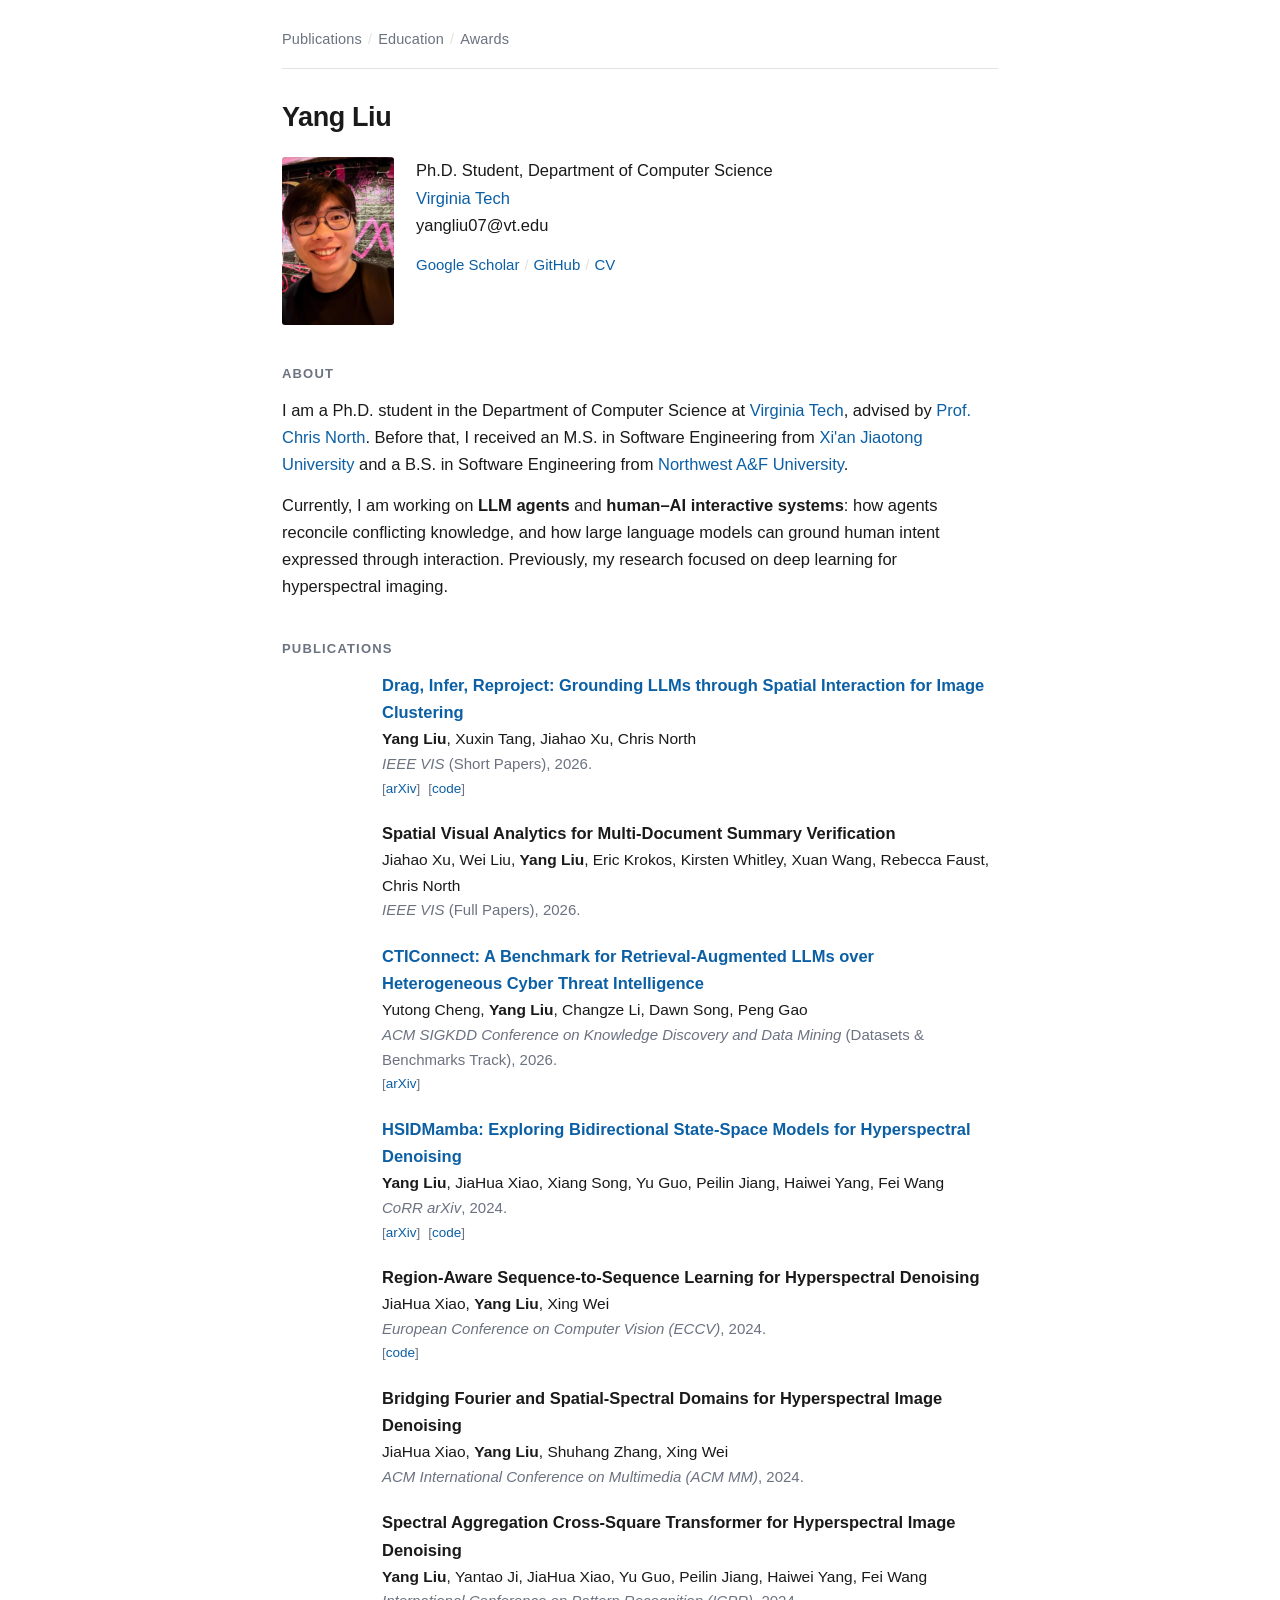
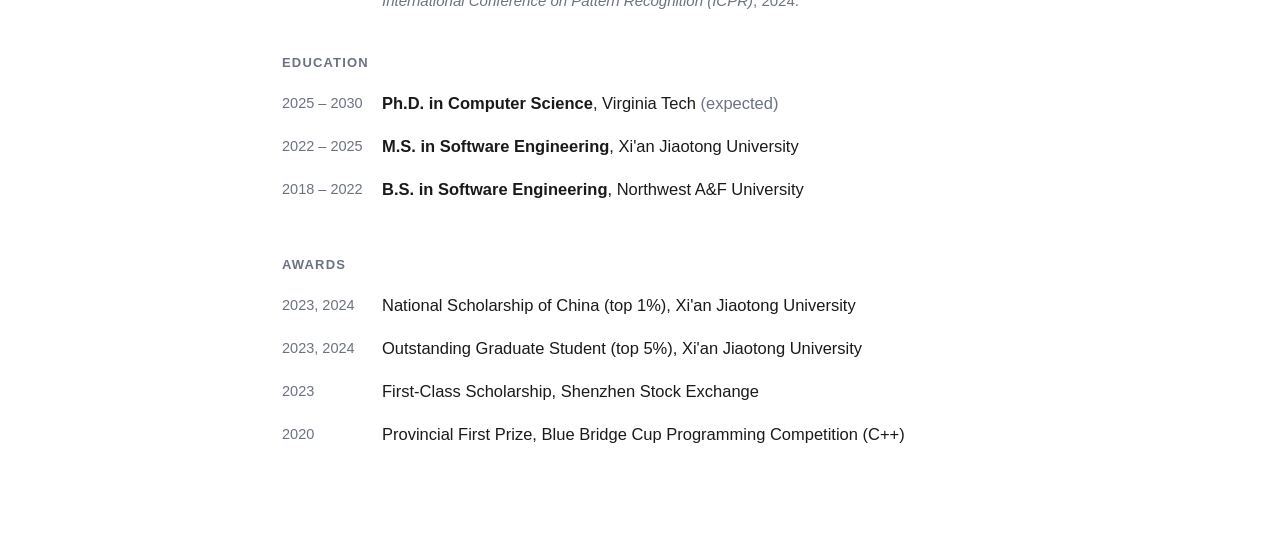
==== index.html @ cf0fa183 "Remove internship line from About Co-authored-by: Cursor <cursoragent@cursor.com>" ====
<!DOCTYPE html>
<html lang="en">
<head>
    <meta charset="UTF-8">
    <meta name="viewport" content="width=device-width, initial-scale=1.0">
    <title>Yang Liu</title>
    <meta name="description" content="Yang Liu — Ph.D. student in Computer Science at Virginia Tech, working on LLM agents and human-AI interactive systems.">
    <meta name="author" content="Yang Liu">

    <!-- Link previews (LinkedIn, Twitter/X, Slack, iMessage) -->
    <meta property="og:type" content="profile">
    <meta property="og:title" content="Yang Liu">
    <meta property="og:description" content="Ph.D. student in Computer Science at Virginia Tech. LLM agents and human-AI interactive systems.">
    <meta property="og:url" content="https://4c79.github.io/">
    <meta name="twitter:card" content="summary">
    <meta property="og:image" content="https://4c79.github.io/assets/photo.jpg">
    <meta name="twitter:image" content="https://4c79.github.io/assets/photo.jpg">

    <link rel="icon" href="data:image/svg+xml,<svg xmlns='http://www.w3.org/2000/svg' viewBox='0 0 100 100'><text y='.9em' font-size='78' font-family='Georgia,serif'>Y</text></svg>">

    <style>
        :root {
            --fg: #1a1a1a;
            --bg: #ffffff;
            --muted: #6b7280;
            --link: #0b5fa5;
            --rule: #e2e2e2;
        }
        @media (prefers-color-scheme: dark) {
            :root {
                --fg: #e6e6e6;
                --bg: #16181c;
                --muted: #9aa0a6;
                --link: #6fb3ec;
                --rule: #32363d;
            }
        }

        * { box-sizing: border-box; }

        html { scroll-behavior: smooth; }

        body {
            max-width: 760px;
            margin: 0 auto;
            padding: 28px 22px 80px;
            font-family: -apple-system, BlinkMacSystemFont, "Segoe UI", Helvetica, Arial, sans-serif;
            font-size: 16.5px;
            line-height: 1.65;
            color: var(--fg);
            background: var(--bg);
            -webkit-font-smoothing: antialiased;
        }

        a { color: var(--link); text-decoration: none; }
        a:hover { text-decoration: underline; }
        a:focus-visible { outline: 2px solid var(--link); outline-offset: 2px; border-radius: 2px; }

        nav { font-size: 14.5px; letter-spacing: 0.01em; }
        nav a { color: var(--muted); }
        nav a:hover { color: var(--link); }
        nav span { color: var(--rule); margin: 0 6px; }

        hr { border: 0; border-top: 1px solid var(--rule); margin: 16px 0 26px; }

        h1 { margin: 0 0 18px; font-size: 27px; font-weight: 650; letter-spacing: -0.015em; }
        h2 {
            margin: 38px 0 12px;
            font-size: 13px;
            font-weight: 650;
            text-transform: uppercase;
            letter-spacing: 0.09em;
            color: var(--muted);
            scroll-margin-top: 20px;
        }
        p { margin: 0 0 13px; }

        /* --- header card --- */
        .card { display: flex; gap: 22px; align-items: flex-start; flex-wrap: wrap; }
        .card img { width: 112px; border-radius: 3px; }
        .card .meta { flex: 1; min-width: 250px; }
        .links { margin-top: 14px; font-size: 15px; }
        .links span { color: var(--rule); margin: 0 5px; }

        /* --- news / lists --- */
        .rows { display: grid; grid-template-columns: 84px 1fr; gap: 4px 16px; }
        .rows dt { color: var(--muted); font-size: 14.5px; padding-top: 2px; font-variant-numeric: tabular-nums; }
        .rows dd { margin: 0 0 12px; }

        /* --- publications --- */
        .pub { margin-bottom: 20px; }
        .pub .title { font-weight: 600; }
        .pub .authors { font-size: 15.5px; }
        .pub .authors b { font-weight: 650; }
        .pub .venue { font-size: 15px; color: var(--muted); }
        .pub .venue em { font-style: italic; }
        .tags { font-size: 13.5px; margin-top: 1px; }
        .tags a { margin-right: 8px; }
        .tags a::before { content: "["; color: var(--muted); }
        .tags a::after  { content: "]"; color: var(--muted); }

        .pubs { padding-left: 100px; }

        @media (max-width: 560px) {
            body { font-size: 16px; padding: 22px 18px 60px; }
            .rows { grid-template-columns: 1fr; gap: 0; }
            .rows dt { padding-top: 8px; }
            .rows dd { margin-bottom: 10px; }
            .pubs { padding-left: 0; }
        }

        @media print {
            body { max-width: none; font-size: 10.5pt; color: #000; background: #fff; }
            nav, hr { display: none; }
            a { color: #000; text-decoration: none; }
            h2 { margin-top: 20px; }
            .pub { margin-bottom: 10px; page-break-inside: avoid; }
        }
    </style>
</head>
<body>

<nav>
    <a href="#publications">Publications</a><span>/</span><a href="#education">Education</a><span>/</span><a href="#awards">Awards</a>
</nav>

<hr>

<h1>Yang Liu</h1>

<div class="card">
    <img src="assets/photo.jpg" alt="Yang Liu">
    <div class="meta">
        Ph.D. Student, Department of Computer Science<br>
        <a href="https://www.vt.edu/">Virginia Tech</a><br>
        yangliu07@vt.edu
        <div class="links">
            <a href="https://scholar.google.com/citations?user=cbDQeWQAAAAJ&hl=en">Google Scholar</a><span>/</span><a href="https://github.com/4C79">GitHub</a><span>/</span><a href="assets/cv.pdf">CV</a>
        </div>
    </div>
</div>

<h2>About</h2>

<p>
I am a Ph.D. student in the Department of Computer Science at <a href="https://www.vt.edu/">Virginia Tech</a>,
advised by <a href="https://people.cs.vt.edu/north/">Prof. Chris North</a>. Before that, I received an M.S. in
Software Engineering from <a href="http://en.xjtu.edu.cn/">Xi'an Jiaotong University</a> and a B.S. in Software
Engineering from <a href="https://en.nwafu.edu.cn/">Northwest A&amp;F University</a>.
</p>

<p>
Currently, I am working on <b>LLM agents</b> and <b>human&ndash;AI interactive systems</b>: how agents reconcile
conflicting knowledge, and how large language models can ground human intent expressed through interaction.
Previously, my research focused on deep learning for hyperspectral imaging.
</p>


<h2 id="publications">Publications</h2>

<div class="pubs">

        <div class="pub">
            <div class="title"><a href="https://arxiv.org/abs/2606.28517">Drag, Infer, Reproject: Grounding LLMs through Spatial Interaction for Image Clustering</a></div>
            <div class="authors"><b>Yang Liu</b>, Xuxin Tang, Jiahao Xu, Chris North</div>
            <div class="venue"><em>IEEE VIS</em> (Short Papers), 2026.</div>
            <div class="tags"><a href="https://arxiv.org/abs/2606.28517">arXiv</a><a href="https://github.com/4C79/CriterionSI">code</a></div>
        </div>

        <div class="pub">
            <div class="title">Spatial Visual Analytics for Multi-Document Summary Verification</div>
            <div class="authors">Jiahao Xu, Wei Liu, <b>Yang Liu</b>, Eric Krokos, Kirsten Whitley, Xuan Wang, Rebecca Faust, Chris North</div>
            <div class="venue"><em>IEEE VIS</em> (Full Papers), 2026.</div>
        </div>

        <div class="pub">
            <div class="title"><a href="https://arxiv.org/abs/2510.11974">CTIConnect: A Benchmark for Retrieval-Augmented LLMs over Heterogeneous Cyber Threat Intelligence</a></div>
            <div class="authors">Yutong Cheng, <b>Yang Liu</b>, Changze Li, Dawn Song, Peng Gao</div>
            <div class="venue"><em>ACM SIGKDD Conference on Knowledge Discovery and Data Mining</em> (Datasets &amp; Benchmarks Track), 2026.</div>
            <div class="tags"><a href="https://arxiv.org/abs/2510.11974">arXiv</a><!-- <a href="https://github.com/peng-gao-lab/CTIArena">code</a> --></div>
        </div>

        <div class="pub">
            <div class="title"><a href="https://arxiv.org/abs/2404.09697">HSIDMamba: Exploring Bidirectional State-Space Models for Hyperspectral Denoising</a></div>
            <div class="authors"><b>Yang Liu</b>, JiaHua Xiao, Xiang Song, Yu Guo, Peilin Jiang, Haiwei Yang, Fei Wang</div>
            <div class="venue"><em>CoRR arXiv</em>, 2024.</div>
            <div class="tags"><a href="https://arxiv.org/abs/2404.09697">arXiv</a><a href="https://github.com/4C79/HSID">code</a></div>
        </div>

        <div class="pub">
            <div class="title">Region-Aware Sequence-to-Sequence Learning for Hyperspectral Denoising</div>
            <div class="authors">JiaHua Xiao, <b>Yang Liu</b>, Xing Wei</div>
            <div class="venue"><em>European Conference on Computer Vision (ECCV)</em>, 2024.</div>
            <div class="tags"><a href="https://github.com/MIV-XJTU/RAS2S">code</a></div>
        </div>

        <div class="pub">
            <div class="title">Bridging Fourier and Spatial-Spectral Domains for Hyperspectral Image Denoising</div>
            <div class="authors">JiaHua Xiao, <b>Yang Liu</b>, Shuhang Zhang, Xing Wei</div>
            <div class="venue"><em>ACM International Conference on Multimedia (ACM MM)</em>, 2024.</div>
        </div>

        <div class="pub">
            <div class="title">Spectral Aggregation Cross-Square Transformer for Hyperspectral Image Denoising</div>
            <div class="authors"><b>Yang Liu</b>, Yantao Ji, JiaHua Xiao, Yu Guo, Peilin Jiang, Haiwei Yang, Fei Wang</div>
            <div class="venue"><em>International Conference on Pattern Recognition (ICPR)</em>, 2024.</div>
        </div>

</div>

<h2 id="education">Education</h2>

<dl class="rows">
    <dt>2025 &ndash; 2030</dt>
    <dd><b>Ph.D. in Computer Science</b>, Virginia Tech <span style="color:var(--muted)">(expected)</span></dd>

    <dt>2022 &ndash; 2025</dt>
    <dd><b>M.S. in Software Engineering</b>, Xi'an Jiaotong University</dd>

    <dt>2018 &ndash; 2022</dt>
    <dd><b>B.S. in Software Engineering</b>, Northwest A&amp;F University</dd>
</dl>

<h2 id="awards">Awards</h2>

<dl class="rows">
    <dt>2023, 2024</dt>
    <dd>National Scholarship of China (top 1%), Xi'an Jiaotong University</dd>

    <dt>2023, 2024</dt>
    <dd>Outstanding Graduate Student (top 5%), Xi'an Jiaotong University</dd>

    <dt>2023</dt>
    <dd>First-Class Scholarship, Shenzhen Stock Exchange</dd>

    <dt>2020</dt>
    <dd>Provincial First Prize, Blue Bridge Cup Programming Competition (C++)</dd>
</dl>

</body>
</html>
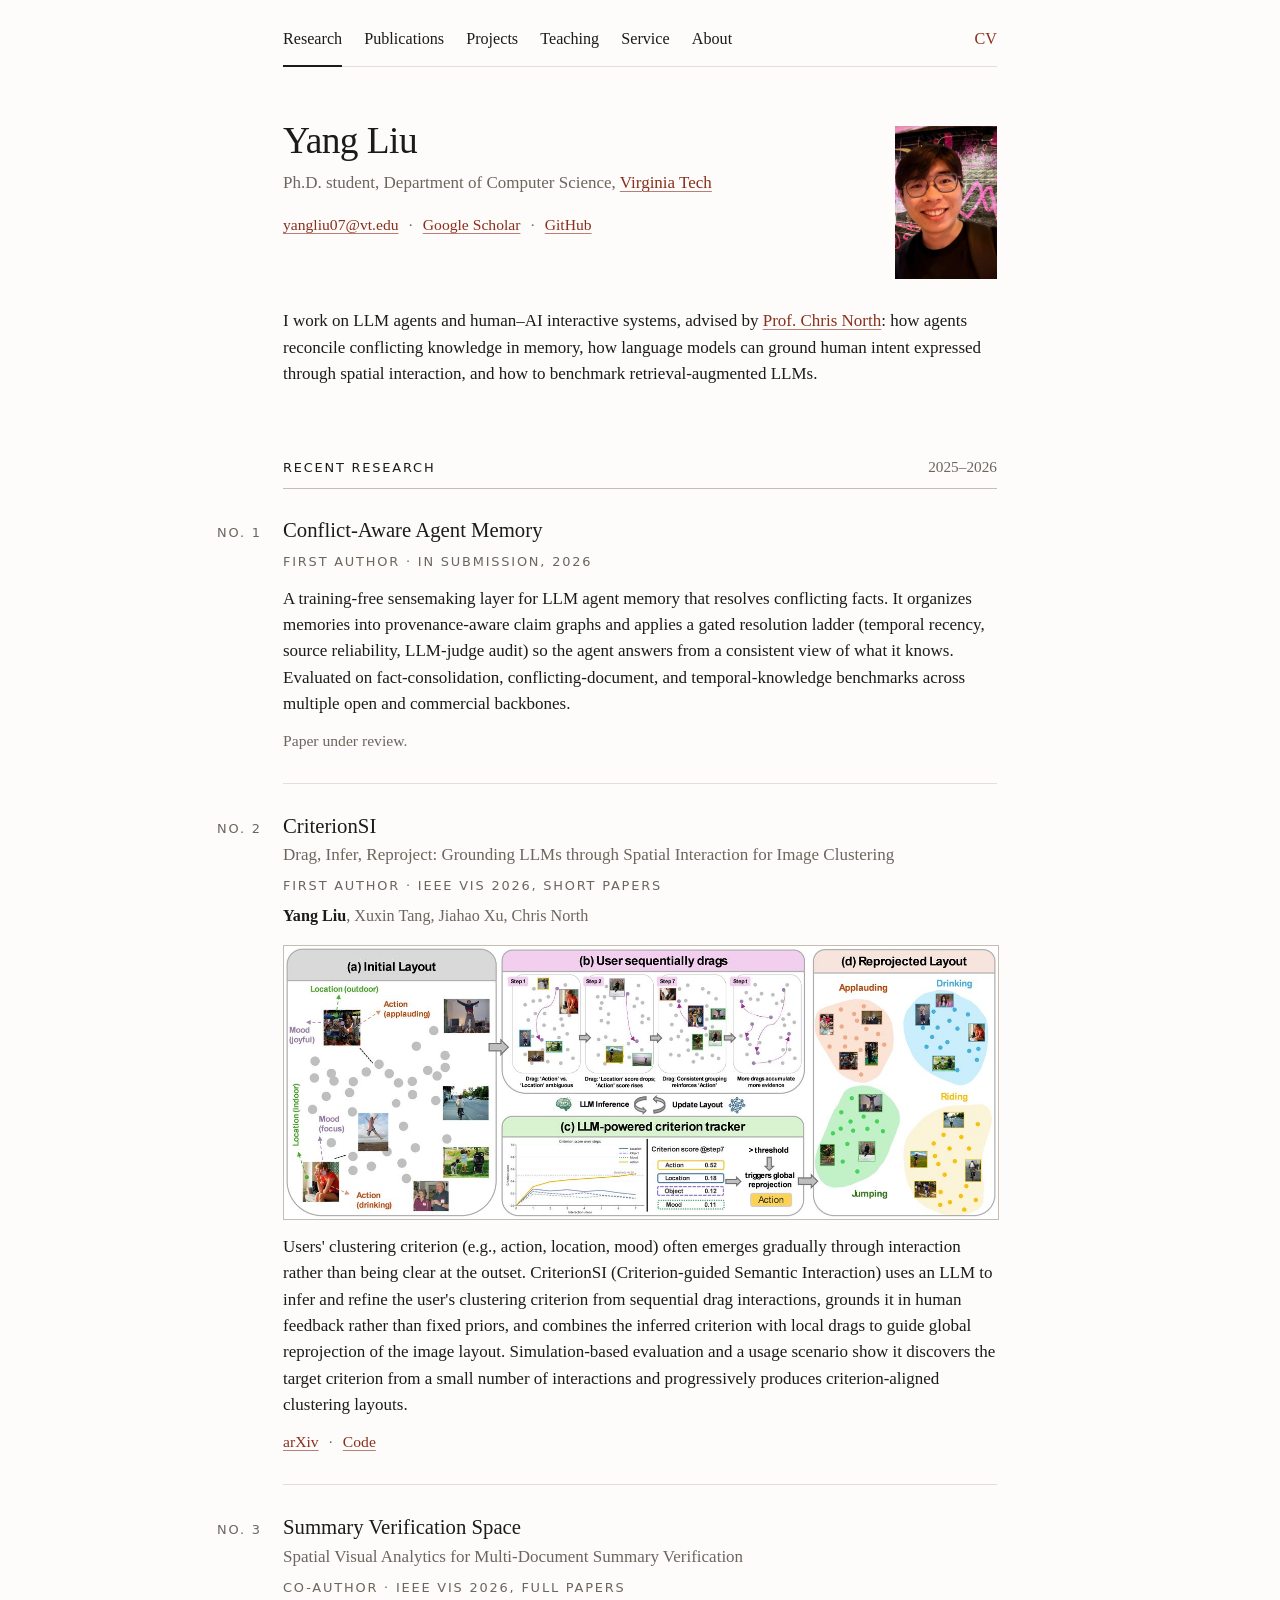
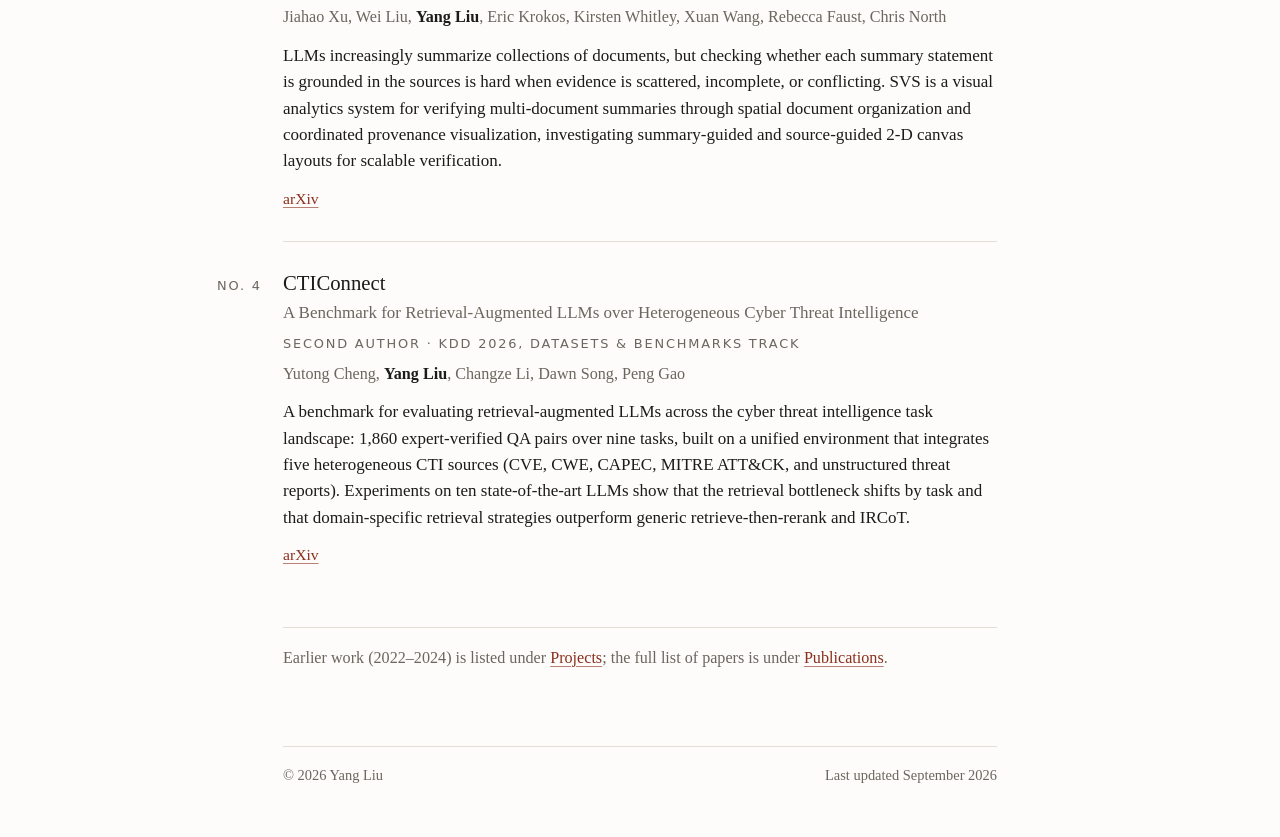
==== commit ea07a9f4: "Redesign site: research-first home page, six tabs, light/dark - index.html now leads with "Recent re" ====
--- a/index.html
+++ b/index.html
@@ -1,241 +1,120 @@
 <!DOCTYPE html>
 <html lang="en">
 <head>
-    <meta charset="UTF-8">
-    <meta name="viewport" content="width=device-width, initial-scale=1.0">
-    <title>Yang Liu</title>
-    <meta name="description" content="Yang Liu — Ph.D. student in Computer Science at Virginia Tech, working on LLM agents and human-AI interactive systems.">
-    <meta name="author" content="Yang Liu">
-
-    <!-- Link previews (LinkedIn, Twitter/X, Slack, iMessage) -->
-    <meta property="og:type" content="profile">
-    <meta property="og:title" content="Yang Liu">
-    <meta property="og:description" content="Ph.D. student in Computer Science at Virginia Tech. LLM agents and human-AI interactive systems.">
-    <meta property="og:url" content="https://4c79.github.io/">
-    <meta name="twitter:card" content="summary">
-    <meta property="og:image" content="https://4c79.github.io/assets/photo.jpg">
-    <meta name="twitter:image" content="https://4c79.github.io/assets/photo.jpg">
-
-    <link rel="icon" href="data:image/svg+xml,<svg xmlns='http://www.w3.org/2000/svg' viewBox='0 0 100 100'><text y='.9em' font-size='78' font-family='Georgia,serif'>Y</text></svg>">
-
-    <style>
-        :root {
-            --fg: #1a1a1a;
-            --bg: #ffffff;
-            --muted: #6b7280;
-            --link: #0b5fa5;
-            --rule: #e2e2e2;
-        }
-        @media (prefers-color-scheme: dark) {
-            :root {
-                --fg: #e6e6e6;
-                --bg: #16181c;
-                --muted: #9aa0a6;
-                --link: #6fb3ec;
-                --rule: #32363d;
-            }
-        }
-
-        * { box-sizing: border-box; }
-
-        html { scroll-behavior: smooth; }
-
-        body {
-            max-width: 760px;
-            margin: 0 auto;
-            padding: 28px 22px 80px;
-            font-family: -apple-system, BlinkMacSystemFont, "Segoe UI", Helvetica, Arial, sans-serif;
-            font-size: 16.5px;
-            line-height: 1.65;
-            color: var(--fg);
-            background: var(--bg);
-            -webkit-font-smoothing: antialiased;
-        }
-
-        a { color: var(--link); text-decoration: none; }
-        a:hover { text-decoration: underline; }
-        a:focus-visible { outline: 2px solid var(--link); outline-offset: 2px; border-radius: 2px; }
-
-        nav { font-size: 14.5px; letter-spacing: 0.01em; }
-        nav a { color: var(--muted); }
-        nav a:hover { color: var(--link); }
-        nav span { color: var(--rule); margin: 0 6px; }
-
-        hr { border: 0; border-top: 1px solid var(--rule); margin: 16px 0 26px; }
-
-        h1 { margin: 0 0 18px; font-size: 27px; font-weight: 650; letter-spacing: -0.015em; }
-        h2 {
-            margin: 38px 0 12px;
-            font-size: 13px;
-            font-weight: 650;
-            text-transform: uppercase;
-            letter-spacing: 0.09em;
-            color: var(--muted);
-            scroll-margin-top: 20px;
-        }
-        p { margin: 0 0 13px; }
-
-        /* --- header card --- */
-        .card { display: flex; gap: 22px; align-items: flex-start; flex-wrap: wrap; }
-        .card img { width: 112px; border-radius: 3px; }
-        .card .meta { flex: 1; min-width: 250px; }
-        .links { margin-top: 14px; font-size: 15px; }
-        .links span { color: var(--rule); margin: 0 5px; }
-
-        /* --- news / lists --- */
-        .rows { display: grid; grid-template-columns: 84px 1fr; gap: 4px 16px; }
-        .rows dt { color: var(--muted); font-size: 14.5px; padding-top: 2px; font-variant-numeric: tabular-nums; }
-        .rows dd { margin: 0 0 12px; }
-
-        /* --- publications --- */
-        .pub { margin-bottom: 20px; }
-        .pub .title { font-weight: 600; }
-        .pub .authors { font-size: 15.5px; }
-        .pub .authors b { font-weight: 650; }
-        .pub .venue { font-size: 15px; color: var(--muted); }
-        .pub .venue em { font-style: italic; }
-        .tags { font-size: 13.5px; margin-top: 1px; }
-        .tags a { margin-right: 8px; }
-        .tags a::before { content: "["; color: var(--muted); }
-        .tags a::after  { content: "]"; color: var(--muted); }
-
-        .pubs { padding-left: 100px; }
-
-        @media (max-width: 560px) {
-            body { font-size: 16px; padding: 22px 18px 60px; }
-            .rows { grid-template-columns: 1fr; gap: 0; }
-            .rows dt { padding-top: 8px; }
-            .rows dd { margin-bottom: 10px; }
-            .pubs { padding-left: 0; }
-        }
-
-        @media print {
-            body { max-width: none; font-size: 10.5pt; color: #000; background: #fff; }
-            nav, hr { display: none; }
-            a { color: #000; text-decoration: none; }
-            h2 { margin-top: 20px; }
-            .pub { margin-bottom: 10px; page-break-inside: avoid; }
-        }
-    </style>
+  <meta charset="utf-8">
+  <meta name="viewport" content="width=device-width, initial-scale=1">
+  <title>Yang Liu</title>
+  <meta name="description" content="Yang Liu is a Ph.D. student in Computer Science at Virginia Tech working on LLM agents and human–AI interactive systems. Recent research, 2025–2026.">
+  <meta name="theme-color" content="#fdfcfa" media="(prefers-color-scheme: light)">
+  <meta name="theme-color" content="#151412" media="(prefers-color-scheme: dark)">
+  <meta property="og:type" content="website">
+  <meta property="og:title" content="Yang Liu">
+  <meta property="og:description" content="Yang Liu is a Ph.D. student in Computer Science at Virginia Tech working on LLM agents and human–AI interactive systems. Recent research, 2025–2026.">
+  <meta property="og:image" content="https://4c79.github.io/4C79/assets/photo.jpg">
+  <meta property="og:url" content="https://4c79.github.io/4C79/">
+  <meta name="twitter:card" content="summary">
+  <link rel="icon" href="data:image/svg+xml,%3Csvg xmlns='http://www.w3.org/2000/svg' viewBox='0 0 32 32'%3E%3Crect width='32' height='32' fill='%238a2f1c'/%3E%3Ctext x='16' y='23' text-anchor='middle' font-family='Georgia,serif' font-size='21' fill='%23fdfcfa'%3EY%3C/text%3E%3C/svg%3E">
+  <link rel="stylesheet" href="style.css">
 </head>
 <body>
+  <a class="skip" href="#main">Skip to content</a>
+  <div class="page">
+  <header>
+    <nav class="site-nav" aria-label="Primary">
+      <ul role="list">
+      <li><a href="index.html" aria-current="page">Research</a></li>
+      <li><a href="publications.html">Publications</a></li>
+      <li><a href="projects.html">Projects</a></li>
+      <li><a href="teaching.html">Teaching</a></li>
+      <li><a href="service.html">Service</a></li>
+      <li><a href="about.html">About</a></li>
+      <li class="cv"><a href="assets/cv.pdf">CV<span class="sr-only"> (PDF)</span></a></li>
+      </ul>
+    </nav>
+  </header>
 
-<nav>
-    <a href="#publications">Publications</a><span>/</span><a href="#education">Education</a><span>/</span><a href="#awards">Awards</a>
-</nav>
+  <main id="main" tabindex="-1">
+    <section class="identity" aria-label="Introduction">
+      <div class="identity-row">
+        <div>
+          <h1>Yang Liu</h1>
+          <p class="role">Ph.D. student, Department of Computer Science, <a href="https://www.vt.edu/">Virginia Tech</a></p>
+          <ul class="links" role="list">
+            <li><a href="mailto:yangliu07@vt.edu">yangliu07@vt.edu</a></li>
+            <li><a href="https://scholar.google.com/citations?user=cbDQeWQAAAAJ&hl=en">Google Scholar</a></li>
+            <li><a href="https://github.com/4C79">GitHub</a></li>
+          </ul>
+        </div>
+        <img src="assets/photo.jpg" alt="Portrait of Yang Liu" width="280" height="420">
+      </div>
+      <p class="intro">I work on LLM agents and human–AI interactive systems, advised by <a href="https://people.cs.vt.edu/north/">Prof. Chris North</a>: how agents reconcile conflicting knowledge in memory, how language models can ground human intent expressed through spatial interaction, and how to benchmark retrieval-augmented LLMs.</p>
+    </section>
 
-<hr>
+    <section aria-labelledby="recent">
+      <div class="section-head">
+        <h2 id="recent">Recent research</h2>
+        <span class="range">2025–2026</span>
+      </div>
 
-<h1>Yang Liu</h1>
+      <ol class="entries" role="list">
+        <li class="entry">
+          <span class="label">No. 1</span>
+          <h3>Conflict-Aware Agent Memory</h3>
+          <p class="meta">First author · In submission, 2026</p>
+          <p class="summary">A training-free sensemaking layer for LLM agent memory that resolves conflicting facts. It organizes memories into provenance-aware claim graphs and applies a gated resolution ladder (temporal recency, source reliability, LLM-judge audit) so the agent answers from a consistent view of what it knows. Evaluated on fact-consolidation, conflicting-document, and temporal-knowledge benchmarks across multiple open and commercial backbones.</p>
+          <p class="stub">Paper under review.</p>
+        </li>
 
-<div class="card">
-    <img src="assets/photo.jpg" alt="Yang Liu">
-    <div class="meta">
-        Ph.D. Student, Department of Computer Science<br>
-        <a href="https://www.vt.edu/">Virginia Tech</a><br>
-        yangliu07@vt.edu
-        <div class="links">
-            <a href="https://scholar.google.com/citations?user=cbDQeWQAAAAJ&hl=en">Google Scholar</a><span>/</span><a href="https://github.com/4C79">GitHub</a><span>/</span><a href="assets/cv.pdf">CV</a>
-        </div>
-    </div>
-</div>
+        <li class="entry">
+          <span class="label">No. 2</span>
+          <h3>CriterionSI</h3>
+          <p class="sub">Drag, Infer, Reproject: Grounding LLMs through Spatial Interaction for Image Clustering</p>
+          <p class="meta">First author · IEEE VIS 2026, Short Papers</p>
+          <p class="authors"><strong>Yang Liu</strong>, Xuxin Tang, Jiahao Xu, Chris North</p>
+          <figure class="teaser">
+            <a href="assets/teaser-criterionsi.jpg"><img src="assets/teaser-criterionsi.jpg" alt="CriterionSI pipeline: drag interactions → inferred criterion → value mapping → reprojected layout" width="1400" height="536"></a>
+          </figure>
+          <p class="summary">Users' clustering criterion (e.g., action, location, mood) often emerges gradually through interaction rather than being clear at the outset. CriterionSI (Criterion-guided Semantic Interaction) uses an LLM to infer and refine the user's clustering criterion from sequential drag interactions, grounds it in human feedback rather than fixed priors, and combines the inferred criterion with local drags to guide global reprojection of the image layout. Simulation-based evaluation and a usage scenario show it discovers the target criterion from a small number of interactions and progressively produces criterion-aligned clustering layouts.</p>
+          <ul class="links" role="list">
+            <li><a href="https://arxiv.org/abs/2606.28517">arXiv</a></li>
+            <li><a href="https://github.com/4C79/CriterionSI">Code</a></li>
+          </ul>
+        </li>
 
-<h2>About</h2>
+        <li class="entry">
+          <span class="label">No. 3</span>
+          <h3>Summary Verification Space</h3>
+          <p class="sub">Spatial Visual Analytics for Multi-Document Summary Verification</p>
+          <p class="meta">Co-author · IEEE VIS 2026, Full Papers</p>
+          <p class="authors">Jiahao Xu, Wei Liu, <strong>Yang Liu</strong>, Eric Krokos, Kirsten Whitley, Xuan Wang, Rebecca Faust, Chris North</p>
+          <p class="summary">LLMs increasingly summarize collections of documents, but checking whether each summary statement is grounded in the sources is hard when evidence is scattered, incomplete, or conflicting. SVS is a visual analytics system for verifying multi-document summaries through spatial document organization and coordinated provenance visualization, investigating summary-guided and source-guided 2-D canvas layouts for scalable verification.</p>
+          <ul class="links" role="list">
+            <li><a href="https://arxiv.org/abs/2607.28853">arXiv</a></li>
+          </ul>
+        </li>
 
-<p>
-I am a Ph.D. student in the Department of Computer Science at <a href="https://www.vt.edu/">Virginia Tech</a>,
-advised by <a href="https://people.cs.vt.edu/north/">Prof. Chris North</a>. Before that, I received an M.S. in
-Software Engineering from <a href="http://en.xjtu.edu.cn/">Xi'an Jiaotong University</a> and a B.S. in Software
-Engineering from <a href="https://en.nwafu.edu.cn/">Northwest A&amp;F University</a>.
-</p>
+        <li class="entry">
+          <span class="label">No. 4</span>
+          <h3>CTIConnect</h3>
+          <p class="sub">A Benchmark for Retrieval-Augmented LLMs over Heterogeneous Cyber Threat Intelligence</p>
+          <p class="meta">Second author · KDD 2026, Datasets &amp; Benchmarks Track</p>
+          <p class="authors">Yutong Cheng, <strong>Yang Liu</strong>, Changze Li, Dawn Song, Peng Gao</p>
+          <p class="summary">A benchmark for evaluating retrieval-augmented LLMs across the cyber threat intelligence task landscape: 1,860 expert-verified QA pairs over nine tasks, built on a unified environment that integrates five heterogeneous CTI sources (CVE, CWE, CAPEC, MITRE ATT&amp;CK, and unstructured threat reports). Experiments on ten state-of-the-art LLMs show that the retrieval bottleneck shifts by task and that domain-specific retrieval strategies outperform generic retrieve-then-rerank and IRCoT.</p>
+          <ul class="links" role="list">
+            <li><a href="https://arxiv.org/abs/2510.11974">arXiv</a></li>
+          </ul>
+        </li>
+      </ol>
 
-<p>
-Currently, I am working on <b>LLM agents</b> and <b>human&ndash;AI interactive systems</b>: how agents reconcile
-conflicting knowledge, and how large language models can ground human intent expressed through interaction.
-Previously, my research focused on deep learning for hyperspectral imaging.
-</p>
+      <p class="note">Earlier work (2022–2024) is listed under <a href="projects.html">Projects</a>; the full list of papers is under <a href="publications.html">Publications</a>.</p>
+    </section>
+  </main>
 
-
-<h2 id="publications">Publications</h2>
-
-<div class="pubs">
-
-        <div class="pub">
-            <div class="title"><a href="https://arxiv.org/abs/2606.28517">Drag, Infer, Reproject: Grounding LLMs through Spatial Interaction for Image Clustering</a></div>
-            <div class="authors"><b>Yang Liu</b>, Xuxin Tang, Jiahao Xu, Chris North</div>
-            <div class="venue"><em>IEEE VIS</em> (Short Papers), 2026.</div>
-            <div class="tags"><a href="https://arxiv.org/abs/2606.28517">arXiv</a><a href="https://github.com/4C79/CriterionSI">code</a></div>
-        </div>
-
-        <div class="pub">
-            <div class="title">Spatial Visual Analytics for Multi-Document Summary Verification</div>
-            <div class="authors">Jiahao Xu, Wei Liu, <b>Yang Liu</b>, Eric Krokos, Kirsten Whitley, Xuan Wang, Rebecca Faust, Chris North</div>
-            <div class="venue"><em>IEEE VIS</em> (Full Papers), 2026.</div>
-        </div>
-
-        <div class="pub">
-            <div class="title"><a href="https://arxiv.org/abs/2510.11974">CTIConnect: A Benchmark for Retrieval-Augmented LLMs over Heterogeneous Cyber Threat Intelligence</a></div>
-            <div class="authors">Yutong Cheng, <b>Yang Liu</b>, Changze Li, Dawn Song, Peng Gao</div>
-            <div class="venue"><em>ACM SIGKDD Conference on Knowledge Discovery and Data Mining</em> (Datasets &amp; Benchmarks Track), 2026.</div>
-            <div class="tags"><a href="https://arxiv.org/abs/2510.11974">arXiv</a><!-- <a href="https://github.com/peng-gao-lab/CTIArena">code</a> --></div>
-        </div>
-
-        <div class="pub">
-            <div class="title"><a href="https://arxiv.org/abs/2404.09697">HSIDMamba: Exploring Bidirectional State-Space Models for Hyperspectral Denoising</a></div>
-            <div class="authors"><b>Yang Liu</b>, JiaHua Xiao, Xiang Song, Yu Guo, Peilin Jiang, Haiwei Yang, Fei Wang</div>
-            <div class="venue"><em>CoRR arXiv</em>, 2024.</div>
-            <div class="tags"><a href="https://arxiv.org/abs/2404.09697">arXiv</a><a href="https://github.com/4C79/HSID">code</a></div>
-        </div>
-
-        <div class="pub">
-            <div class="title">Region-Aware Sequence-to-Sequence Learning for Hyperspectral Denoising</div>
-            <div class="authors">JiaHua Xiao, <b>Yang Liu</b>, Xing Wei</div>
-            <div class="venue"><em>European Conference on Computer Vision (ECCV)</em>, 2024.</div>
-            <div class="tags"><a href="https://github.com/MIV-XJTU/RAS2S">code</a></div>
-        </div>
-
-        <div class="pub">
-            <div class="title">Bridging Fourier and Spatial-Spectral Domains for Hyperspectral Image Denoising</div>
-            <div class="authors">JiaHua Xiao, <b>Yang Liu</b>, Shuhang Zhang, Xing Wei</div>
-            <div class="venue"><em>ACM International Conference on Multimedia (ACM MM)</em>, 2024.</div>
-        </div>
-
-        <div class="pub">
-            <div class="title">Spectral Aggregation Cross-Square Transformer for Hyperspectral Image Denoising</div>
-            <div class="authors"><b>Yang Liu</b>, Yantao Ji, JiaHua Xiao, Yu Guo, Peilin Jiang, Haiwei Yang, Fei Wang</div>
-            <div class="venue"><em>International Conference on Pattern Recognition (ICPR)</em>, 2024.</div>
-        </div>
-
-</div>
-
-<h2 id="education">Education</h2>
-
-<dl class="rows">
-    <dt>2025 &ndash; 2030</dt>
-    <dd><b>Ph.D. in Computer Science</b>, Virginia Tech <span style="color:var(--muted)">(expected)</span></dd>
-
-    <dt>2022 &ndash; 2025</dt>
-    <dd><b>M.S. in Software Engineering</b>, Xi'an Jiaotong University</dd>
-
-    <dt>2018 &ndash; 2022</dt>
-    <dd><b>B.S. in Software Engineering</b>, Northwest A&amp;F University</dd>
-</dl>
-
-<h2 id="awards">Awards</h2>
-
-<dl class="rows">
-    <dt>2023, 2024</dt>
-    <dd>National Scholarship of China (top 1%), Xi'an Jiaotong University</dd>
-
-    <dt>2023, 2024</dt>
-    <dd>Outstanding Graduate Student (top 5%), Xi'an Jiaotong University</dd>
-
-    <dt>2023</dt>
-    <dd>First-Class Scholarship, Shenzhen Stock Exchange</dd>
-
-    <dt>2020</dt>
-    <dd>Provincial First Prize, Blue Bridge Cup Programming Competition (C++)</dd>
-</dl>
-
+  <footer class="site-footer">
+    <p>© 2026 Yang Liu</p>
+    <p>Last updated September 2026</p>
+  </footer>
+  </div>
+  <script>(function(){var a=document.querySelector('.site-nav [aria-current]');if(a&&a.scrollIntoView)a.scrollIntoView({block:'nearest',inline:'nearest'});})();</script>
 </body>
 </html>
--- a/style.css
+++ b/style.css
@@ -0,0 +1,598 @@
+/* Yang Liu — personal site.
+   One centered column, system serif for text, a system sans only for the small
+   tracked-caps labels, hairline rules, one accent reserved for links. */
+
+:root {
+  color-scheme: light dark;
+  --bg: #fdfcfa;
+  --fg: #1d1b18;
+  --muted: #6b665e;
+  --accent: #8a2f1c;
+  --focus: #1a5cff;
+  --rule: #e3ded6;
+  --rule-strong: #c4bdb2;
+  --serif: Charter, "Bitstream Charter", "Iowan Old Style", "Source Serif Pro", "Noto Serif", "Palatino Linotype", Palatino, Georgia, "Times New Roman", serif;
+  --sans: system-ui, -apple-system, "Segoe UI", Roboto, "Helvetica Neue", Arial, sans-serif;
+  --measure: 42rem;
+  --gutter: 1.25rem;
+  --label-w: 5.5rem;
+  --s1: .5rem;
+  --s2: 1rem;
+  --s3: 1.75rem;
+  --s4: 3rem;
+  --s5: 4.5rem;
+}
+
+@media (prefers-color-scheme: dark) {
+  :root {
+    --bg: #151412;
+    --fg: #e7e2d9;
+    --muted: #a09991;
+    --accent: #e69a84;
+    --focus: #7aa2ff;
+    --rule: #2e2b27;
+    --rule-strong: #4c4741;
+  }
+}
+
+/* ---------- base ---------- */
+
+html {
+  font-size: 106.25%; /* 17px */
+  -webkit-text-size-adjust: 100%;
+}
+
+body {
+  margin: 0;
+  background: var(--bg);
+  color: var(--fg);
+  font-family: var(--serif);
+  line-height: 1.55;
+  font-variant-numeric: oldstyle-nums;
+  -webkit-font-smoothing: antialiased;
+}
+
+img {
+  max-width: 100%;
+  height: auto;
+}
+
+a {
+  color: var(--accent);
+  text-decoration: underline;
+  text-decoration-thickness: 1px;
+  text-decoration-color: currentColor;
+  text-decoration-color: color-mix(in srgb, currentColor 60%, transparent);
+  text-underline-offset: .16em;
+}
+
+a:hover {
+  text-decoration-color: currentColor;
+}
+
+:focus-visible {
+  outline: 2px solid var(--focus);
+  outline-offset: 3px;
+  border-radius: 2px;
+}
+
+main:focus {
+  outline: none;
+}
+
+h1, h2, h3 {
+  font-weight: 400;
+  margin: 0;
+  line-height: 1.25;
+}
+
+p {
+  margin: 0;
+}
+
+p + p {
+  margin-top: var(--s2);
+}
+
+strong {
+  font-weight: 700;
+}
+
+.muted {
+  color: var(--muted);
+}
+
+.sr-only {
+  position: absolute;
+  width: 1px;
+  height: 1px;
+  overflow: hidden;
+  clip: rect(0 0 0 0);
+  white-space: nowrap;
+}
+
+.skip {
+  position: absolute;
+  left: -100vw;
+  top: var(--s1);
+  padding: var(--s1) .75rem;
+  background: var(--bg);
+  z-index: 1;
+}
+
+.skip:focus {
+  left: var(--s1);
+}
+
+/* Small tracked caps: the one place a sans is used, for texture against the serif. */
+
+.caps,
+.label,
+.meta,
+.section-head h2 {
+  font-family: var(--sans);
+  font-size: max(.76rem, 12px);
+  letter-spacing: .14em;
+  text-transform: uppercase;
+  font-variant-numeric: tabular-nums lining-nums;
+}
+
+/* ---------- frame ---------- */
+
+.page {
+  max-width: var(--measure);
+  margin: 0 auto;
+  padding: var(--s2) var(--gutter) var(--s4);
+}
+
+.site-nav ul {
+  list-style: none;
+  margin: 0;
+  padding: 0;
+  border-bottom: 1px solid var(--rule);
+  display: flex;
+  flex-wrap: wrap;
+  gap: 0 1.3rem;
+  font-size: .95rem;
+}
+
+.site-nav a {
+  display: inline-block;
+  color: var(--fg);
+  text-decoration: none;
+  padding: .55rem 0 .8rem;
+  margin-bottom: -1px;               /* the current-page bar sits on the rule */
+  border-bottom: 2px solid transparent;
+}
+
+.site-nav a:hover {
+  color: var(--accent);
+}
+
+.site-nav a[aria-current="page"] {
+  border-bottom-color: var(--fg);
+}
+
+.site-nav .cv a {
+  color: var(--accent);
+}
+
+.site-footer {
+  margin-top: var(--s5);
+  padding-top: var(--s2);
+  border-top: 1px solid var(--rule);
+  display: flex;
+  flex-wrap: wrap;
+  justify-content: space-between;
+  gap: var(--s1) var(--s2);
+  font-size: .85rem;
+  color: var(--muted);
+}
+
+.site-footer p {
+  margin: 0;
+}
+
+/* ---------- headings ---------- */
+
+.page-title {
+  padding: var(--s4) 0 var(--s2);
+  border-bottom: 1px solid var(--rule-strong);
+}
+
+.page-title h1 {
+  font-size: 1.85rem;
+  letter-spacing: -.01em;
+}
+
+.page-title .lede {
+  margin-top: var(--s1);
+  color: var(--muted);
+}
+
+.section-head {
+  display: flex;
+  flex-wrap: wrap;
+  justify-content: space-between;
+  align-items: baseline;
+  gap: var(--s1);
+  margin-top: var(--s4);
+  padding-bottom: var(--s1);
+  border-bottom: 1px solid var(--rule-strong);
+}
+
+.section-head h2 {
+  color: var(--fg);
+}
+
+.section-head .range {
+  font-size: .9rem;
+  color: var(--muted);
+}
+
+/* ---------- identity (home) ---------- */
+
+.identity {
+  padding: var(--s4) 0 var(--s2);
+}
+
+.identity-row {
+  display: flex;
+  justify-content: space-between;
+  align-items: flex-start;
+  gap: var(--s3);
+}
+
+.identity h1 {
+  font-size: 2.2rem;
+  letter-spacing: -.015em;
+}
+
+.identity .role {
+  margin-top: .3rem;
+  color: var(--muted);
+}
+
+.identity .intro {
+  margin-top: var(--s3);
+}
+
+.identity img {
+  flex: none;
+  width: 6rem;
+  aspect-ratio: 2 / 3;
+  object-fit: cover;
+  margin-top: .45rem;
+}
+
+/* inline link lists: “email · Scholar · GitHub” */
+
+.links {
+  list-style: none;
+  margin: var(--s2) 0 0;
+  padding: 0;
+  display: flex;
+  flex-wrap: wrap;
+  gap: .5rem 0;
+  font-size: .92rem;
+}
+
+.links li {
+  white-space: nowrap;
+}
+
+.links a {
+  display: inline-block;
+  padding: .3rem 0;                  /* comfortable tap target without changing the rhythm */
+  margin: -.3rem 0;
+}
+
+.links li + li::before {
+  content: "·";
+  content: "·" / "";                 /* decorative: not announced by screen readers; leads the next item so it never ends a line */
+  color: var(--muted);
+  margin: 0 .6rem;
+}
+
+/* ---------- entries: research, publications, projects, teaching ---------- */
+
+.entries {
+  list-style: none;
+  margin: 0;
+  padding: 0;
+}
+
+.entry {
+  position: relative;
+  padding: var(--s3) 0;
+}
+
+.entry + .entry {
+  border-top: 1px solid var(--rule);
+}
+
+.label {
+  display: block;
+  color: var(--muted);
+  margin-bottom: .5rem;
+}
+
+.entry h2,
+.entry h3 {
+  font-size: 1.22rem;
+}
+
+.entry .sub {
+  display: block;
+  font-size: 1rem;
+  color: var(--muted);
+  margin-top: .15rem;
+}
+
+.meta {
+  margin-top: .45rem;
+  color: var(--muted);
+}
+
+.authors {
+  margin-top: .4rem;
+  font-size: .95rem;
+  color: var(--muted);
+}
+
+.authors strong {
+  color: var(--fg);
+}
+
+.entry .summary {
+  margin-top: .8rem;
+}
+
+.entry .links,
+.entry .stub {
+  margin-top: .7rem;
+}
+
+.entry .stub {
+  font-size: .92rem;
+  color: var(--muted);
+}
+
+.teaser {
+  margin: var(--s2) 0 0;
+}
+
+.teaser a {
+  display: block;
+}
+
+.teaser img {
+  display: block;
+  width: 100%;
+  border: 1px solid var(--rule-strong);
+}
+
+@media (prefers-color-scheme: dark) {
+  .teaser img {
+    filter: brightness(.85) contrast(1.02); /* the white figure sits into the dark page */
+  }
+}
+
+/* compact variant used on the publications page */
+
+.entry.compact {
+  padding: var(--s2) 0;
+}
+
+.entry.compact h3 {
+  font-size: 1.05rem;
+}
+
+.entry.compact .venue {
+  margin-top: .3rem;
+  font-size: .95rem;
+}
+
+.entry.compact .links {
+  margin-top: .4rem;
+}
+
+/* year groups: the year heads the group; the first entry sits flush under it */
+
+.year-group {
+  position: relative;
+  padding-top: var(--s2);
+}
+
+.year-group .entry:first-child {
+  padding-top: 0;
+}
+
+.page-title + .year-group {
+  padding-top: var(--s3);            /* first item starts the same distance below the title rule on every page */
+}
+
+.year-group + .year-group {
+  margin-top: var(--s3);
+  border-top: 1px solid var(--rule-strong);
+}
+
+.note {
+  margin-top: var(--s3);
+  padding-top: var(--s2);
+  border-top: 1px solid var(--rule);
+  color: var(--muted);
+  font-size: .95rem;
+}
+
+.note .caps {
+  margin-right: .75rem;
+}
+
+.note.interests {
+  margin-top: var(--s2);
+  padding-top: 0;
+  border-top: 0;
+}
+
+/* ---------- rows: education, honors, skills (about) ---------- */
+
+.rows {
+  margin: var(--s2) 0 0;
+  display: grid;
+  grid-template-columns: max-content 1fr;
+  gap: .5rem var(--s3);
+}
+
+.rows dt {
+  color: var(--muted);
+  font-variant-numeric: tabular-nums;
+  white-space: nowrap;
+}
+
+.rows dd {
+  margin: 0;
+}
+
+.prose {
+  margin-top: var(--s2);
+}
+
+/* ---------- responsive ---------- */
+
+@media (min-width: 40em) {
+  .site-nav .cv {
+    margin-left: auto;
+  }
+}
+
+@media (max-width: 40em) {
+  /* Let the seven items wrap onto two rows; each keeps a ~44px tap height. */
+  .site-nav ul {
+    gap: 0 1.1rem;
+    padding-bottom: .15rem;
+  }
+
+  .site-nav a {
+    padding: .65rem 0 .5rem;
+    margin-bottom: 0;                /* bar sits under the word, not on the rule */
+    white-space: nowrap;
+  }
+
+  .site-nav .cv {
+    margin-left: auto;               /* CV stays flush right on whichever row it lands */
+  }
+
+}
+
+@media (max-width: 30em) {
+  html {
+    font-size: 100%;
+  }
+
+  .identity {
+    padding-top: var(--s3);
+  }
+
+  .identity-row {
+    gap: var(--s2);
+  }
+
+  .identity h1 {
+    font-size: 1.85rem;
+  }
+
+  .identity img {
+    width: 5rem;
+  }
+
+  .identity .intro {
+    margin-top: var(--s2);
+  }
+
+  .rows {
+    grid-template-columns: 1fr;
+    gap: 0;
+  }
+
+  .rows dt {
+    white-space: normal;
+    font-size: .85rem;
+    margin-top: var(--s2);
+  }
+
+  .rows dt:first-of-type {
+    margin-top: 0;
+  }
+}
+
+/* Hang labels (entry numbers, years, dates) into the left margin when there is room.
+   With top/bottom left auto, an absolutely positioned label keeps its static position,
+   so it lines up with the title beneath it whatever the entry padding is. */
+
+@media (min-width: 64em) {
+  .label {
+    position: absolute;
+    right: 100%;
+    width: var(--label-w);
+    margin: .3rem var(--gutter) 0 0;
+    text-align: right;
+  }
+
+  .year-group > .label {
+    margin-top: .2rem;
+  }
+}
+
+/* ---------- print ---------- */
+
+@media print {
+  :root {
+    color-scheme: light;
+    --bg: #fff;
+    --fg: #000;
+    --muted: #444;
+    --rule: #bbb;
+    --rule-strong: #888;
+    --accent: #000;
+  }
+
+  html {
+    font-size: 11pt;
+  }
+
+  body {
+    background: #fff;
+    color: #000;
+  }
+
+  .skip,
+  .site-nav {
+    display: none;
+  }
+
+  .label {
+    position: static;
+    margin: 0 0 .3rem;
+    text-align: left;
+  }
+
+  a {
+    color: inherit;
+    text-decoration: none;
+  }
+
+  .links a[href^="http"]::after {
+    content: " (" attr(href) ")";
+    font-size: .8em;
+  }
+
+  .teaser a {
+    text-decoration: none;
+  }
+
+  .entry,
+  .year-group {
+    break-inside: avoid;
+  }
+}
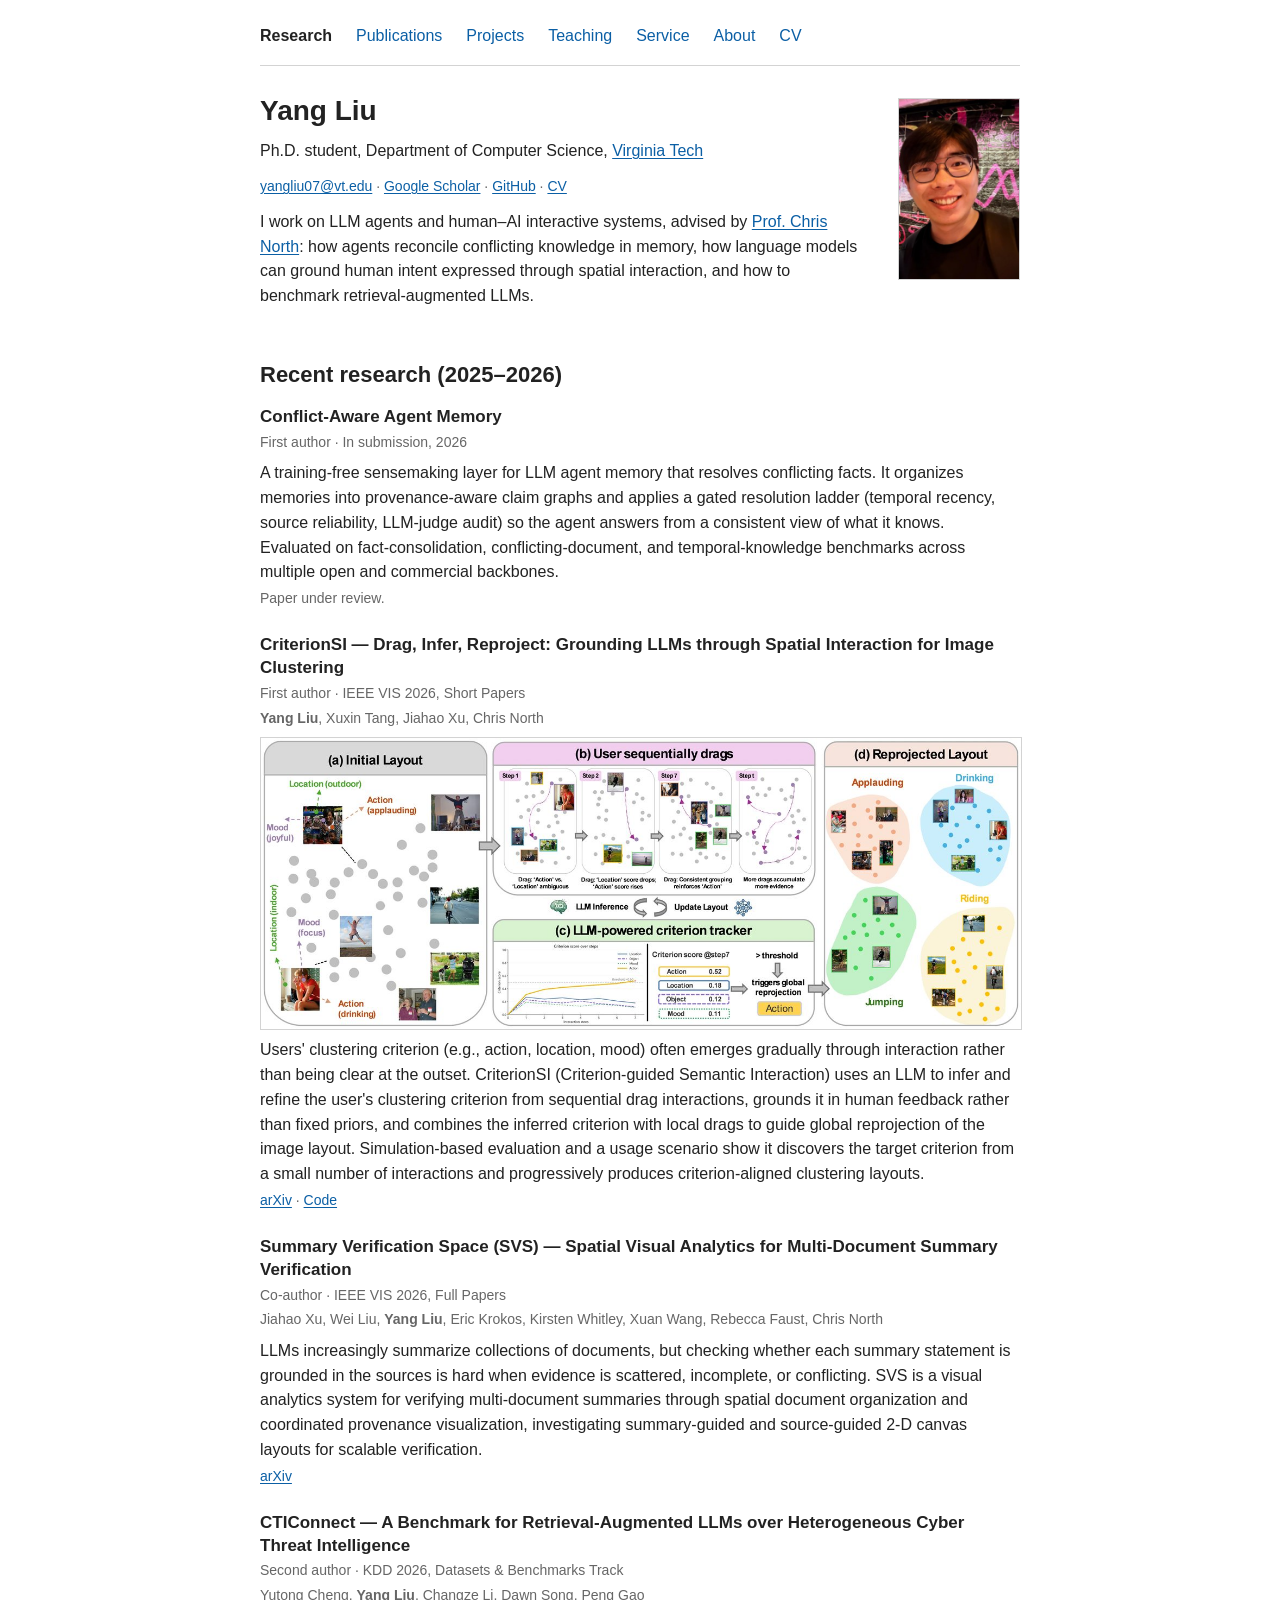
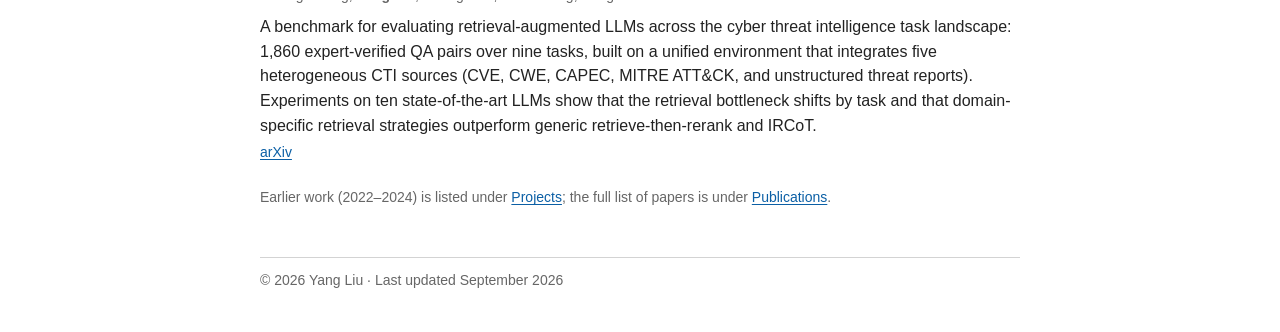
==== commit 9d661ef1: "Restyle to plain academic typography; fix README wording - One sans-serif system stack (Helvetica/Ar" ====
--- a/index.html
+++ b/index.html
@@ -5,22 +5,21 @@
   <meta name="viewport" content="width=device-width, initial-scale=1">
   <title>Yang Liu</title>
   <meta name="description" content="Yang Liu is a Ph.D. student in Computer Science at Virginia Tech working on LLM agents and human–AI interactive systems. Recent research, 2025–2026.">
-  <meta name="theme-color" content="#fdfcfa" media="(prefers-color-scheme: light)">
-  <meta name="theme-color" content="#151412" media="(prefers-color-scheme: dark)">
+  <meta name="theme-color" content="#ffffff" media="(prefers-color-scheme: light)">
+  <meta name="theme-color" content="#141414" media="(prefers-color-scheme: dark)">
   <meta property="og:type" content="website">
   <meta property="og:title" content="Yang Liu">
   <meta property="og:description" content="Yang Liu is a Ph.D. student in Computer Science at Virginia Tech working on LLM agents and human–AI interactive systems. Recent research, 2025–2026.">
   <meta property="og:image" content="https://4c79.github.io/4C79/assets/photo.jpg">
   <meta property="og:url" content="https://4c79.github.io/4C79/">
   <meta name="twitter:card" content="summary">
-  <link rel="icon" href="data:image/svg+xml,%3Csvg xmlns='http://www.w3.org/2000/svg' viewBox='0 0 32 32'%3E%3Crect width='32' height='32' fill='%238a2f1c'/%3E%3Ctext x='16' y='23' text-anchor='middle' font-family='Georgia,serif' font-size='21' fill='%23fdfcfa'%3EY%3C/text%3E%3C/svg%3E">
+  <link rel="icon" href="data:image/svg+xml,%3Csvg xmlns='http://www.w3.org/2000/svg' viewBox='0 0 32 32'%3E%3Crect width='32' height='32' fill='%230b5fa5'/%3E%3Ctext x='16' y='23' text-anchor='middle' font-family='Helvetica,Arial,sans-serif' font-weight='bold' font-size='20' fill='%23fff'%3EY%3C/text%3E%3C/svg%3E">
   <link rel="stylesheet" href="style.css">
 </head>
 <body>
   <a class="skip" href="#main">Skip to content</a>
-  <div class="page">
   <header>
-    <nav class="site-nav" aria-label="Primary">
+    <nav aria-label="Primary">
       <ul role="list">
       <li><a href="index.html" aria-current="page">Research</a></li>
       <li><a href="publications.html">Publications</a></li>
@@ -28,93 +27,65 @@
       <li><a href="teaching.html">Teaching</a></li>
       <li><a href="service.html">Service</a></li>
       <li><a href="about.html">About</a></li>
-      <li class="cv"><a href="assets/cv.pdf">CV<span class="sr-only"> (PDF)</span></a></li>
+      <li><a href="assets/cv.pdf">CV<span class="sr-only"> (PDF)</span></a></li>
       </ul>
     </nav>
   </header>
 
   <main id="main" tabindex="-1">
-    <section class="identity" aria-label="Introduction">
-      <div class="identity-row">
-        <div>
-          <h1>Yang Liu</h1>
-          <p class="role">Ph.D. student, Department of Computer Science, <a href="https://www.vt.edu/">Virginia Tech</a></p>
-          <ul class="links" role="list">
-            <li><a href="mailto:yangliu07@vt.edu">yangliu07@vt.edu</a></li>
-            <li><a href="https://scholar.google.com/citations?user=cbDQeWQAAAAJ&hl=en">Google Scholar</a></li>
-            <li><a href="https://github.com/4C79">GitHub</a></li>
-          </ul>
-        </div>
-        <img src="assets/photo.jpg" alt="Portrait of Yang Liu" width="280" height="420">
-      </div>
-      <p class="intro">I work on LLM agents and human–AI interactive systems, advised by <a href="https://people.cs.vt.edu/north/">Prof. Chris North</a>: how agents reconcile conflicting knowledge in memory, how language models can ground human intent expressed through spatial interaction, and how to benchmark retrieval-augmented LLMs.</p>
+    <section class="head" aria-label="Introduction">
+      <img class="photo" src="assets/photo.jpg" alt="Portrait of Yang Liu" width="280" height="420">
+      <h1>Yang Liu</h1>
+      <p>Ph.D. student, Department of Computer Science, <a href="https://www.vt.edu/">Virginia Tech</a></p>
+      <p class="links"><a href="mailto:yangliu07@vt.edu">yangliu07@vt.edu</a> · <a href="https://scholar.google.com/citations?user=cbDQeWQAAAAJ&hl=en">Google Scholar</a> · <a href="https://github.com/4C79">GitHub</a> · <a href="assets/cv.pdf">CV<span class="sr-only"> (PDF)</span></a></p>
+      <p>I work on LLM agents and human–AI interactive systems, advised by <a href="https://people.cs.vt.edu/north/">Prof. Chris North</a>: how agents reconcile conflicting knowledge in memory, how language models can ground human intent expressed through spatial interaction, and how to benchmark retrieval-augmented LLMs.</p>
     </section>
 
     <section aria-labelledby="recent">
-      <div class="section-head">
-        <h2 id="recent">Recent research</h2>
-        <span class="range">2025–2026</span>
-      </div>
+      <h2 id="recent">Recent research (2025–2026)</h2>
 
-      <ol class="entries" role="list">
-        <li class="entry">
-          <span class="label">No. 1</span>
-          <h3>Conflict-Aware Agent Memory</h3>
-          <p class="meta">First author · In submission, 2026</p>
-          <p class="summary">A training-free sensemaking layer for LLM agent memory that resolves conflicting facts. It organizes memories into provenance-aware claim graphs and applies a gated resolution ladder (temporal recency, source reliability, LLM-judge audit) so the agent answers from a consistent view of what it knows. Evaluated on fact-consolidation, conflicting-document, and temporal-knowledge benchmarks across multiple open and commercial backbones.</p>
-          <p class="stub">Paper under review.</p>
-        </li>
+      <ul class="entries" role="list">
+      <li class="entry">
+        <h3>Conflict-Aware Agent Memory</h3>
+        <p class="meta">First author · In submission, 2026</p>
+        <p>A training-free sensemaking layer for LLM agent memory that resolves conflicting facts. It organizes memories into provenance-aware claim graphs and applies a gated resolution ladder (temporal recency, source reliability, LLM-judge audit) so the agent answers from a consistent view of what it knows. Evaluated on fact-consolidation, conflicting-document, and temporal-knowledge benchmarks across multiple open and commercial backbones.</p>
+        <p class="meta">Paper under review.</p>
+      </li>
 
-        <li class="entry">
-          <span class="label">No. 2</span>
-          <h3>CriterionSI</h3>
-          <p class="sub">Drag, Infer, Reproject: Grounding LLMs through Spatial Interaction for Image Clustering</p>
-          <p class="meta">First author · IEEE VIS 2026, Short Papers</p>
-          <p class="authors"><strong>Yang Liu</strong>, Xuxin Tang, Jiahao Xu, Chris North</p>
-          <figure class="teaser">
-            <a href="assets/teaser-criterionsi.jpg"><img src="assets/teaser-criterionsi.jpg" alt="CriterionSI pipeline: drag interactions → inferred criterion → value mapping → reprojected layout" width="1400" height="536"></a>
-          </figure>
-          <p class="summary">Users' clustering criterion (e.g., action, location, mood) often emerges gradually through interaction rather than being clear at the outset. CriterionSI (Criterion-guided Semantic Interaction) uses an LLM to infer and refine the user's clustering criterion from sequential drag interactions, grounds it in human feedback rather than fixed priors, and combines the inferred criterion with local drags to guide global reprojection of the image layout. Simulation-based evaluation and a usage scenario show it discovers the target criterion from a small number of interactions and progressively produces criterion-aligned clustering layouts.</p>
-          <ul class="links" role="list">
-            <li><a href="https://arxiv.org/abs/2606.28517">arXiv</a></li>
-            <li><a href="https://github.com/4C79/CriterionSI">Code</a></li>
-          </ul>
-        </li>
+      <li class="entry">
+        <h3>CriterionSI — Drag, Infer, Reproject: Grounding LLMs through Spatial Interaction for Image Clustering</h3>
+        <p class="meta">First author · IEEE VIS 2026, Short Papers</p>
+        <p class="authors"><strong>Yang Liu</strong>, Xuxin Tang, Jiahao Xu, Chris North</p>
+        <div class="teaser">
+          <img src="assets/teaser-criterionsi.jpg" alt="CriterionSI pipeline: drag interactions → inferred criterion → value mapping → reprojected layout" width="1400" height="536">
+        </div>
+        <p>Users' clustering criterion (e.g., action, location, mood) often emerges gradually through interaction rather than being clear at the outset. CriterionSI (Criterion-guided Semantic Interaction) uses an LLM to infer and refine the user's clustering criterion from sequential drag interactions, grounds it in human feedback rather than fixed priors, and combines the inferred criterion with local drags to guide global reprojection of the image layout. Simulation-based evaluation and a usage scenario show it discovers the target criterion from a small number of interactions and progressively produces criterion-aligned clustering layouts.</p>
+        <p class="links"><a href="https://arxiv.org/abs/2606.28517">arXiv</a> · <a href="https://github.com/4C79/CriterionSI">Code</a></p>
+      </li>
 
-        <li class="entry">
-          <span class="label">No. 3</span>
-          <h3>Summary Verification Space</h3>
-          <p class="sub">Spatial Visual Analytics for Multi-Document Summary Verification</p>
-          <p class="meta">Co-author · IEEE VIS 2026, Full Papers</p>
-          <p class="authors">Jiahao Xu, Wei Liu, <strong>Yang Liu</strong>, Eric Krokos, Kirsten Whitley, Xuan Wang, Rebecca Faust, Chris North</p>
-          <p class="summary">LLMs increasingly summarize collections of documents, but checking whether each summary statement is grounded in the sources is hard when evidence is scattered, incomplete, or conflicting. SVS is a visual analytics system for verifying multi-document summaries through spatial document organization and coordinated provenance visualization, investigating summary-guided and source-guided 2-D canvas layouts for scalable verification.</p>
-          <ul class="links" role="list">
-            <li><a href="https://arxiv.org/abs/2607.28853">arXiv</a></li>
-          </ul>
-        </li>
+      <li class="entry">
+        <h3>Summary Verification Space (SVS) — Spatial Visual Analytics for Multi-Document Summary Verification</h3>
+        <p class="meta">Co-author · IEEE VIS 2026, Full Papers</p>
+        <p class="authors">Jiahao Xu, Wei Liu, <strong>Yang Liu</strong>, Eric Krokos, Kirsten Whitley, Xuan Wang, Rebecca Faust, Chris North</p>
+        <p>LLMs increasingly summarize collections of documents, but checking whether each summary statement is grounded in the sources is hard when evidence is scattered, incomplete, or conflicting. SVS is a visual analytics system for verifying multi-document summaries through spatial document organization and coordinated provenance visualization, investigating summary-guided and source-guided 2-D canvas layouts for scalable verification.</p>
+        <p class="links"><a href="https://arxiv.org/abs/2607.28853">arXiv</a></p>
+      </li>
 
-        <li class="entry">
-          <span class="label">No. 4</span>
-          <h3>CTIConnect</h3>
-          <p class="sub">A Benchmark for Retrieval-Augmented LLMs over Heterogeneous Cyber Threat Intelligence</p>
-          <p class="meta">Second author · KDD 2026, Datasets &amp; Benchmarks Track</p>
-          <p class="authors">Yutong Cheng, <strong>Yang Liu</strong>, Changze Li, Dawn Song, Peng Gao</p>
-          <p class="summary">A benchmark for evaluating retrieval-augmented LLMs across the cyber threat intelligence task landscape: 1,860 expert-verified QA pairs over nine tasks, built on a unified environment that integrates five heterogeneous CTI sources (CVE, CWE, CAPEC, MITRE ATT&amp;CK, and unstructured threat reports). Experiments on ten state-of-the-art LLMs show that the retrieval bottleneck shifts by task and that domain-specific retrieval strategies outperform generic retrieve-then-rerank and IRCoT.</p>
-          <ul class="links" role="list">
-            <li><a href="https://arxiv.org/abs/2510.11974">arXiv</a></li>
-          </ul>
-        </li>
-      </ol>
+      <li class="entry">
+        <h3>CTIConnect — A Benchmark for Retrieval-Augmented LLMs over Heterogeneous Cyber Threat Intelligence</h3>
+        <p class="meta">Second author · KDD 2026, Datasets &amp; Benchmarks Track</p>
+        <p class="authors">Yutong Cheng, <strong>Yang Liu</strong>, Changze Li, Dawn Song, Peng Gao</p>
+        <p>A benchmark for evaluating retrieval-augmented LLMs across the cyber threat intelligence task landscape: 1,860 expert-verified QA pairs over nine tasks, built on a unified environment that integrates five heterogeneous CTI sources (CVE, CWE, CAPEC, MITRE ATT&amp;CK, and unstructured threat reports). Experiments on ten state-of-the-art LLMs show that the retrieval bottleneck shifts by task and that domain-specific retrieval strategies outperform generic retrieve-then-rerank and IRCoT.</p>
+        <p class="links"><a href="https://arxiv.org/abs/2510.11974">arXiv</a></p>
+      </li>
+      </ul>
 
-      <p class="note">Earlier work (2022–2024) is listed under <a href="projects.html">Projects</a>; the full list of papers is under <a href="publications.html">Publications</a>.</p>
+      <p class="meta">Earlier work (2022–2024) is listed under <a href="projects.html">Projects</a>; the full list of papers is under <a href="publications.html">Publications</a>.</p>
     </section>
   </main>
 
-  <footer class="site-footer">
-    <p>© 2026 Yang Liu</p>
-    <p>Last updated September 2026</p>
+  <footer>
+    <p>© 2026 Yang Liu · Last updated September 2026</p>
   </footer>
-  </div>
-  <script>(function(){var a=document.querySelector('.site-nav [aria-current]');if(a&&a.scrollIntoView)a.scrollIntoView({block:'nearest',inline:'nearest'});})();</script>
 </body>
 </html>
--- a/style.css
+++ b/style.css
@@ -1,55 +1,44 @@
-/* Yang Liu — personal site.
-   One centered column, system serif for text, a system sans only for the small
-   tracked-caps labels, hairline rules, one accent reserved for links. */
+/* Yang Liu — plain personal site.
+   One sans-serif family. Hierarchy by size (and bold); bold is the only
+   emphasis. Blue links, one gray for secondary text, a thin rule under the
+   nav and one above the footer. Nothing else. */
 
 :root {
   color-scheme: light dark;
-  --bg: #fdfcfa;
-  --fg: #1d1b18;
-  --muted: #6b665e;
-  --accent: #8a2f1c;
-  --focus: #1a5cff;
-  --rule: #e3ded6;
-  --rule-strong: #c4bdb2;
-  --serif: Charter, "Bitstream Charter", "Iowan Old Style", "Source Serif Pro", "Noto Serif", "Palatino Linotype", Palatino, Georgia, "Times New Roman", serif;
-  --sans: system-ui, -apple-system, "Segoe UI", Roboto, "Helvetica Neue", Arial, sans-serif;
-  --measure: 42rem;
-  --gutter: 1.25rem;
-  --label-w: 5.5rem;
-  --s1: .5rem;
-  --s2: 1rem;
-  --s3: 1.75rem;
-  --s4: 3rem;
-  --s5: 4.5rem;
+  --bg: #fff;
+  --fg: #222;
+  --muted: #666;
+  --link: #0b5fa5;
+  --rule: rgba(128, 128, 128, .35);
 }
 
 @media (prefers-color-scheme: dark) {
   :root {
-    --bg: #151412;
-    --fg: #e7e2d9;
-    --muted: #a09991;
-    --accent: #e69a84;
-    --focus: #7aa2ff;
-    --rule: #2e2b27;
-    --rule-strong: #4c4741;
-  }
-}
-
-/* ---------- base ---------- */
+    --bg: #141414;
+    --fg: #ddd;
+    --muted: #999;
+    --link: #6fb0ea;
+  }
+
+  .teaser img {
+    filter: brightness(.85);
+  }
+}
 
 html {
-  font-size: 106.25%; /* 17px */
+  background: var(--bg);
   -webkit-text-size-adjust: 100%;
 }
 
 body {
-  margin: 0;
+  max-width: 760px;
+  margin: 0 auto;
+  padding: 20px 20px 40px;
   background: var(--bg);
   color: var(--fg);
-  font-family: var(--serif);
+  font-family: "Helvetica Neue", Helvetica, Arial, sans-serif;
+  font-size: 16px;
   line-height: 1.55;
-  font-variant-numeric: oldstyle-nums;
-  -webkit-font-smoothing: antialiased;
 }
 
 img {
@@ -58,48 +47,181 @@
 }
 
 a {
-  color: var(--accent);
+  color: var(--link);
   text-decoration: underline;
-  text-decoration-thickness: 1px;
-  text-decoration-color: currentColor;
-  text-decoration-color: color-mix(in srgb, currentColor 60%, transparent);
-  text-underline-offset: .16em;
-}
-
-a:hover {
-  text-decoration-color: currentColor;
+  text-underline-offset: 2px;
 }
 
 :focus-visible {
-  outline: 2px solid var(--focus);
-  outline-offset: 3px;
-  border-radius: 2px;
-}
-
-main:focus {
+  outline: 2px solid var(--link);
+  outline-offset: 2px;
+}
+
+main:focus:not(:focus-visible) {
   outline: none;
 }
 
-h1, h2, h3 {
-  font-weight: 400;
-  margin: 0;
-  line-height: 1.25;
-}
-
 p {
-  margin: 0;
-}
-
-p + p {
-  margin-top: var(--s2);
-}
-
-strong {
-  font-weight: 700;
+  margin: 0 0 12px;
+}
+
+/* Five sizes: 28 name/page title, 22 section, 17 entry title, 16 body, 14 small. */
+
+h1 {
+  font-size: 28px;
+  font-weight: 700;
+  line-height: 1.2;
+  margin: 0 0 12px;
+}
+
+h2 {
+  font-size: 22px;
+  font-weight: 700;
+  line-height: 1.3;
+  margin: 40px 0 16px;
+}
+
+/* An entry's title is whatever heading it contains (h2 on Projects/Teaching,
+   h3 under a section elsewhere); it is always set at entry size. */
+
+h3,
+.entry h2 {
+  font-size: 17px;
+  font-weight: 700;
+  line-height: 1.35;
+  margin: 0;
+}
+
+/* Secondary text: authors, venue, role tag, dates, link rows, footer. */
+
+.meta,
+.authors,
+.links,
+footer {
+  font-size: 14px;
+  color: var(--muted);
 }
 
 .muted {
   color: var(--muted);
+}
+
+/* Navigation: a row of text links over a thin rule, current page in bold. */
+
+nav ul {
+  list-style: none;
+  margin: 0;
+  padding: 0 0 12px;
+  border-bottom: 1px solid var(--rule);
+  display: flex;
+  flex-wrap: wrap;
+  gap: 2px 24px;
+}
+
+nav a {
+  display: inline-block;
+  padding: 4px 0;
+  text-decoration: none;
+}
+
+nav a:hover {
+  text-decoration: underline;
+}
+
+nav a[aria-current="page"] {
+  color: var(--fg);
+  font-weight: 700;
+}
+
+main {
+  padding-top: 28px;
+}
+
+/* Identity header on the home page: photo top right, text flows beside it. */
+
+.head {
+  display: flow-root;
+}
+
+.photo {
+  float: right;
+  width: 120px;
+  height: 180px;
+  margin: 4px 0 12px 28px;
+  border: 1px solid var(--rule);
+}
+
+/* Entries: a plain list; bold title, gray meta lines, description, gray link row. */
+
+.entries {
+  list-style: none;
+  margin: 0;
+  padding: 0;
+}
+
+h1 + .entries,
+h1 + p + .entries {
+  margin-top: 24px;
+}
+
+.entry {
+  margin: 0 0 24px;
+}
+
+.entry p,
+.entry .teaser {
+  margin: 8px 0 0;
+}
+
+.entry .meta,
+.entry .authors,
+.entry .links {
+  margin-top: 3px;
+}
+
+.teaser img {
+  display: block;
+  width: 100%;
+  border: 1px solid var(--rule);
+}
+
+/* Definition rows on the About page: dates left, text right. */
+
+dl {
+  margin: 0 0 12px;
+  display: grid;
+  grid-template-columns: 12em 1fr;
+  gap: 6px 24px;
+}
+
+dt {
+  color: var(--muted);
+}
+
+dd {
+  margin: 0;
+}
+
+footer {
+  margin-top: 48px;
+  padding-top: 12px;
+  border-top: 1px solid var(--rule);
+}
+
+footer p {
+  margin: 0;
+}
+
+.skip {
+  position: absolute;
+  left: -100vw;
+  top: 8px;
+  padding: 4px 8px;
+  background: var(--bg);
+}
+
+.skip:focus {
+  left: 8px;
 }
 
 .sr-only {
@@ -111,488 +233,37 @@
   white-space: nowrap;
 }
 
-.skip {
-  position: absolute;
-  left: -100vw;
-  top: var(--s1);
-  padding: var(--s1) .75rem;
-  background: var(--bg);
-  z-index: 1;
-}
-
-.skip:focus {
-  left: var(--s1);
-}
-
-/* Small tracked caps: the one place a sans is used, for texture against the serif. */
-
-.caps,
-.label,
-.meta,
-.section-head h2 {
-  font-family: var(--sans);
-  font-size: max(.76rem, 12px);
-  letter-spacing: .14em;
-  text-transform: uppercase;
-  font-variant-numeric: tabular-nums lining-nums;
-}
-
-/* ---------- frame ---------- */
-
-.page {
-  max-width: var(--measure);
-  margin: 0 auto;
-  padding: var(--s2) var(--gutter) var(--s4);
-}
-
-.site-nav ul {
-  list-style: none;
-  margin: 0;
-  padding: 0;
-  border-bottom: 1px solid var(--rule);
-  display: flex;
-  flex-wrap: wrap;
-  gap: 0 1.3rem;
-  font-size: .95rem;
-}
-
-.site-nav a {
-  display: inline-block;
-  color: var(--fg);
-  text-decoration: none;
-  padding: .55rem 0 .8rem;
-  margin-bottom: -1px;               /* the current-page bar sits on the rule */
-  border-bottom: 2px solid transparent;
-}
-
-.site-nav a:hover {
-  color: var(--accent);
-}
-
-.site-nav a[aria-current="page"] {
-  border-bottom-color: var(--fg);
-}
-
-.site-nav .cv a {
-  color: var(--accent);
-}
-
-.site-footer {
-  margin-top: var(--s5);
-  padding-top: var(--s2);
-  border-top: 1px solid var(--rule);
-  display: flex;
-  flex-wrap: wrap;
-  justify-content: space-between;
-  gap: var(--s1) var(--s2);
-  font-size: .85rem;
-  color: var(--muted);
-}
-
-.site-footer p {
-  margin: 0;
-}
-
-/* ---------- headings ---------- */
-
-.page-title {
-  padding: var(--s4) 0 var(--s2);
-  border-bottom: 1px solid var(--rule-strong);
-}
-
-.page-title h1 {
-  font-size: 1.85rem;
-  letter-spacing: -.01em;
-}
-
-.page-title .lede {
-  margin-top: var(--s1);
-  color: var(--muted);
-}
-
-.section-head {
-  display: flex;
-  flex-wrap: wrap;
-  justify-content: space-between;
-  align-items: baseline;
-  gap: var(--s1);
-  margin-top: var(--s4);
-  padding-bottom: var(--s1);
-  border-bottom: 1px solid var(--rule-strong);
-}
-
-.section-head h2 {
-  color: var(--fg);
-}
-
-.section-head .range {
-  font-size: .9rem;
-  color: var(--muted);
-}
-
-/* ---------- identity (home) ---------- */
-
-.identity {
-  padding: var(--s4) 0 var(--s2);
-}
-
-.identity-row {
-  display: flex;
-  justify-content: space-between;
-  align-items: flex-start;
-  gap: var(--s3);
-}
-
-.identity h1 {
-  font-size: 2.2rem;
-  letter-spacing: -.015em;
-}
-
-.identity .role {
-  margin-top: .3rem;
-  color: var(--muted);
-}
-
-.identity .intro {
-  margin-top: var(--s3);
-}
-
-.identity img {
-  flex: none;
-  width: 6rem;
-  aspect-ratio: 2 / 3;
-  object-fit: cover;
-  margin-top: .45rem;
-}
-
-/* inline link lists: “email · Scholar · GitHub” */
-
-.links {
-  list-style: none;
-  margin: var(--s2) 0 0;
-  padding: 0;
-  display: flex;
-  flex-wrap: wrap;
-  gap: .5rem 0;
-  font-size: .92rem;
-}
-
-.links li {
-  white-space: nowrap;
-}
-
-.links a {
-  display: inline-block;
-  padding: .3rem 0;                  /* comfortable tap target without changing the rhythm */
-  margin: -.3rem 0;
-}
-
-.links li + li::before {
-  content: "·";
-  content: "·" / "";                 /* decorative: not announced by screen readers; leads the next item so it never ends a line */
-  color: var(--muted);
-  margin: 0 .6rem;
-}
-
-/* ---------- entries: research, publications, projects, teaching ---------- */
-
-.entries {
-  list-style: none;
-  margin: 0;
-  padding: 0;
-}
-
-.entry {
-  position: relative;
-  padding: var(--s3) 0;
-}
-
-.entry + .entry {
-  border-top: 1px solid var(--rule);
-}
-
-.label {
-  display: block;
-  color: var(--muted);
-  margin-bottom: .5rem;
-}
-
-.entry h2,
-.entry h3 {
-  font-size: 1.22rem;
-}
-
-.entry .sub {
-  display: block;
-  font-size: 1rem;
-  color: var(--muted);
-  margin-top: .15rem;
-}
-
-.meta {
-  margin-top: .45rem;
-  color: var(--muted);
-}
-
-.authors {
-  margin-top: .4rem;
-  font-size: .95rem;
-  color: var(--muted);
-}
-
-.authors strong {
-  color: var(--fg);
-}
-
-.entry .summary {
-  margin-top: .8rem;
-}
-
-.entry .links,
-.entry .stub {
-  margin-top: .7rem;
-}
-
-.entry .stub {
-  font-size: .92rem;
-  color: var(--muted);
-}
-
-.teaser {
-  margin: var(--s2) 0 0;
-}
-
-.teaser a {
-  display: block;
-}
-
-.teaser img {
-  display: block;
-  width: 100%;
-  border: 1px solid var(--rule-strong);
-}
-
-@media (prefers-color-scheme: dark) {
-  .teaser img {
-    filter: brightness(.85) contrast(1.02); /* the white figure sits into the dark page */
-  }
-}
-
-/* compact variant used on the publications page */
-
-.entry.compact {
-  padding: var(--s2) 0;
-}
-
-.entry.compact h3 {
-  font-size: 1.05rem;
-}
-
-.entry.compact .venue {
-  margin-top: .3rem;
-  font-size: .95rem;
-}
-
-.entry.compact .links {
-  margin-top: .4rem;
-}
-
-/* year groups: the year heads the group; the first entry sits flush under it */
-
-.year-group {
-  position: relative;
-  padding-top: var(--s2);
-}
-
-.year-group .entry:first-child {
-  padding-top: 0;
-}
-
-.page-title + .year-group {
-  padding-top: var(--s3);            /* first item starts the same distance below the title rule on every page */
-}
-
-.year-group + .year-group {
-  margin-top: var(--s3);
-  border-top: 1px solid var(--rule-strong);
-}
-
-.note {
-  margin-top: var(--s3);
-  padding-top: var(--s2);
-  border-top: 1px solid var(--rule);
-  color: var(--muted);
-  font-size: .95rem;
-}
-
-.note .caps {
-  margin-right: .75rem;
-}
-
-.note.interests {
-  margin-top: var(--s2);
-  padding-top: 0;
-  border-top: 0;
-}
-
-/* ---------- rows: education, honors, skills (about) ---------- */
-
-.rows {
-  margin: var(--s2) 0 0;
-  display: grid;
-  grid-template-columns: max-content 1fr;
-  gap: .5rem var(--s3);
-}
-
-.rows dt {
-  color: var(--muted);
-  font-variant-numeric: tabular-nums;
-  white-space: nowrap;
-}
-
-.rows dd {
-  margin: 0;
-}
-
-.prose {
-  margin-top: var(--s2);
-}
-
-/* ---------- responsive ---------- */
-
-@media (min-width: 40em) {
-  .site-nav .cv {
-    margin-left: auto;
-  }
-}
-
-@media (max-width: 40em) {
-  /* Let the seven items wrap onto two rows; each keeps a ~44px tap height. */
-  .site-nav ul {
-    gap: 0 1.1rem;
-    padding-bottom: .15rem;
-  }
-
-  .site-nav a {
-    padding: .65rem 0 .5rem;
-    margin-bottom: 0;                /* bar sits under the word, not on the rule */
-    white-space: nowrap;
-  }
-
-  .site-nav .cv {
-    margin-left: auto;               /* CV stays flush right on whichever row it lands */
-  }
-
-}
-
-@media (max-width: 30em) {
-  html {
-    font-size: 100%;
-  }
-
-  .identity {
-    padding-top: var(--s3);
-  }
-
-  .identity-row {
-    gap: var(--s2);
-  }
-
-  .identity h1 {
-    font-size: 1.85rem;
-  }
-
-  .identity img {
-    width: 5rem;
-  }
-
-  .identity .intro {
-    margin-top: var(--s2);
-  }
-
-  .rows {
+@media (max-width: 480px) {
+  body {
+    padding: 14px 16px 32px;
+  }
+
+  /* Photo above the name, so the role line keeps the full column width. */
+  .photo {
+    float: none;
+    display: block;
+    width: 90px;
+    height: 135px;
+    margin: 0 0 12px;
+  }
+
+  dl {
     grid-template-columns: 1fr;
     gap: 0;
   }
 
-  .rows dt {
-    white-space: normal;
-    font-size: .85rem;
-    margin-top: var(--s2);
-  }
-
-  .rows dt:first-of-type {
-    margin-top: 0;
-  }
-}
-
-/* Hang labels (entry numbers, years, dates) into the left margin when there is room.
-   With top/bottom left auto, an absolutely positioned label keeps its static position,
-   so it lines up with the title beneath it whatever the entry padding is. */
-
-@media (min-width: 64em) {
-  .label {
-    position: absolute;
-    right: 100%;
-    width: var(--label-w);
-    margin: .3rem var(--gutter) 0 0;
-    text-align: right;
-  }
-
-  .year-group > .label {
-    margin-top: .2rem;
-  }
-}
-
-/* ---------- print ---------- */
+  dd {
+    margin-bottom: 8px;
+  }
+}
 
 @media print {
-  :root {
-    color-scheme: light;
-    --bg: #fff;
-    --fg: #000;
-    --muted: #444;
-    --rule: #bbb;
-    --rule-strong: #888;
-    --accent: #000;
-  }
-
-  html {
-    font-size: 11pt;
-  }
-
-  body {
-    background: #fff;
-    color: #000;
-  }
-
   .skip,
-  .site-nav {
+  nav {
     display: none;
   }
 
-  .label {
-    position: static;
-    margin: 0 0 .3rem;
-    text-align: left;
-  }
-
-  a {
-    color: inherit;
-    text-decoration: none;
-  }
-
-  .links a[href^="http"]::after {
-    content: " (" attr(href) ")";
-    font-size: .8em;
-  }
-
-  .teaser a {
-    text-decoration: none;
-  }
-
-  .entry,
-  .year-group {
+  .entry {
     break-inside: avoid;
   }
 }
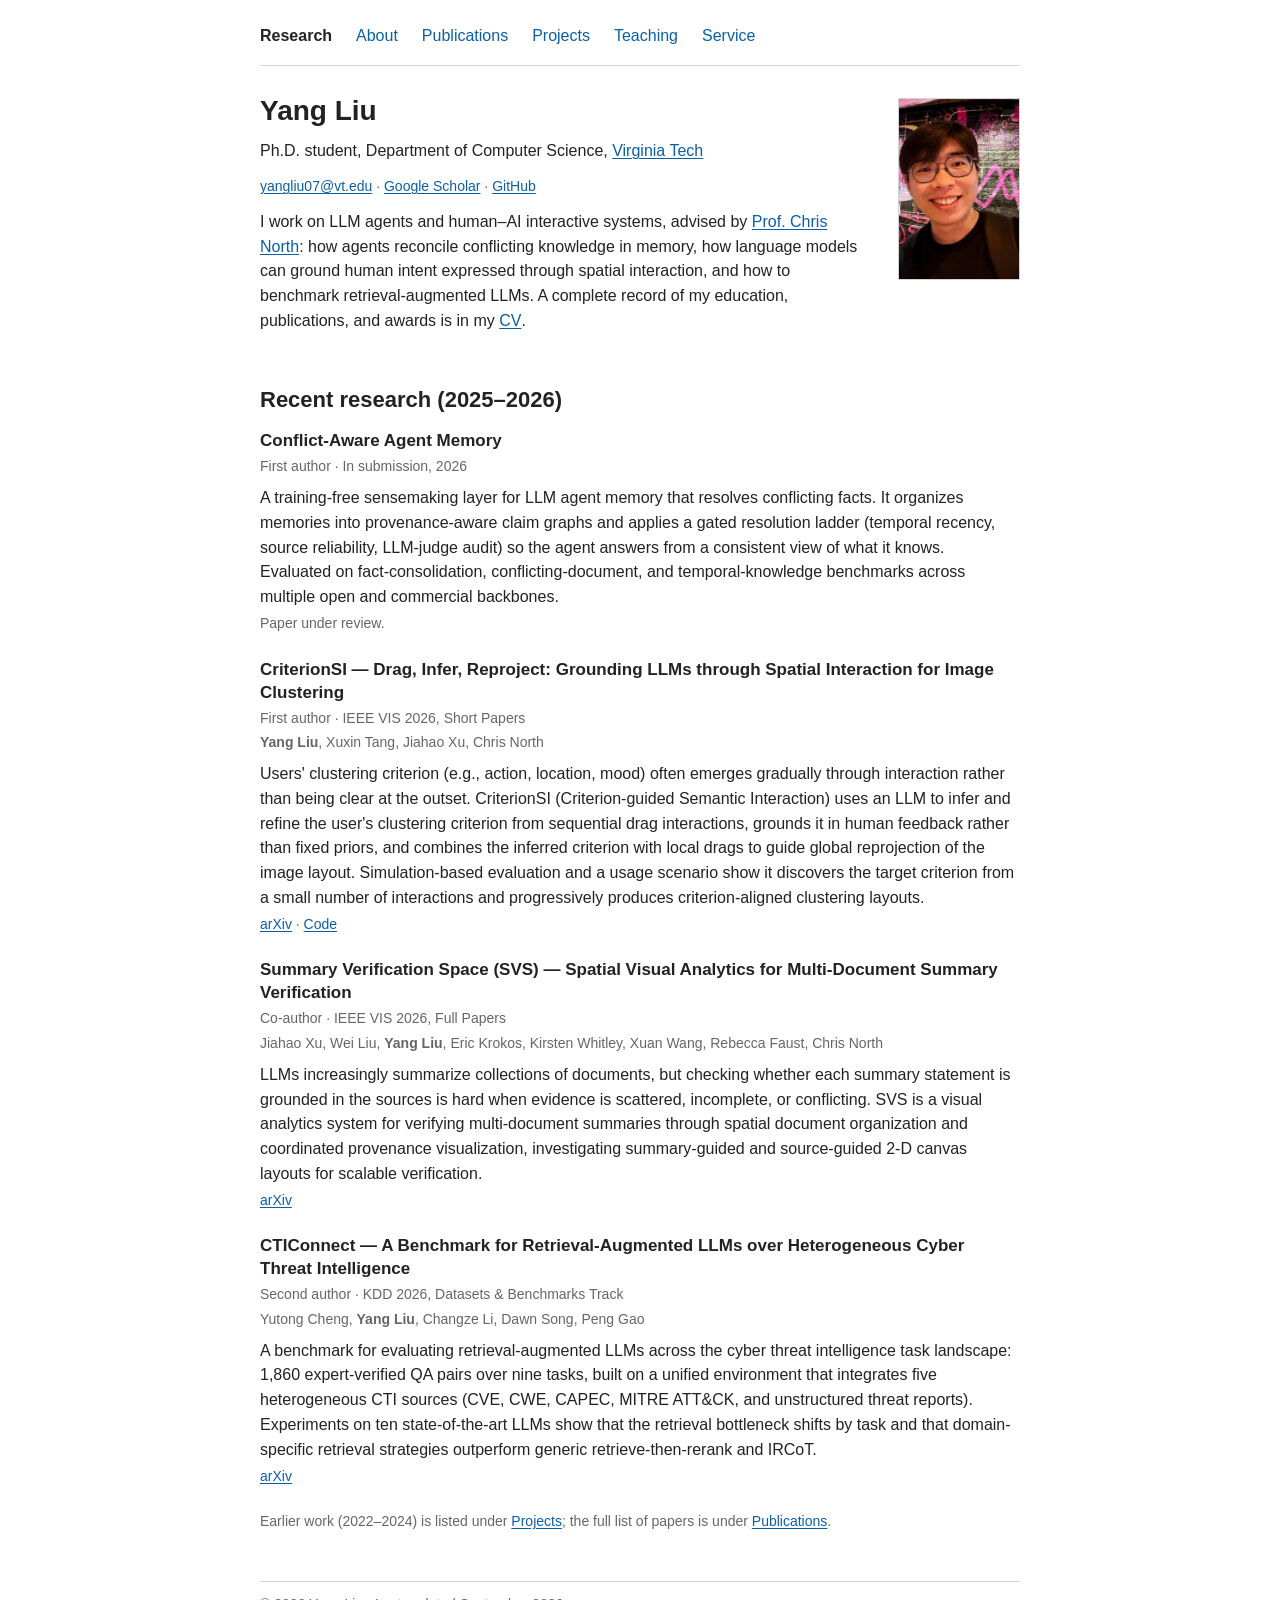
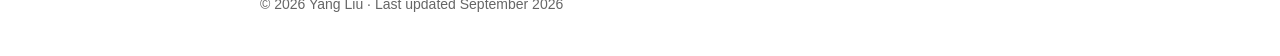
==== commit d3190a4b: "Drop the paper figure, move About to second, put CV in the intro - Remove the CriterionSI teaser ima" ====
--- a/index.html
+++ b/index.html
@@ -22,12 +22,11 @@
     <nav aria-label="Primary">
       <ul role="list">
       <li><a href="index.html" aria-current="page">Research</a></li>
+      <li><a href="about.html">About</a></li>
       <li><a href="publications.html">Publications</a></li>
       <li><a href="projects.html">Projects</a></li>
       <li><a href="teaching.html">Teaching</a></li>
       <li><a href="service.html">Service</a></li>
-      <li><a href="about.html">About</a></li>
-      <li><a href="assets/cv.pdf">CV<span class="sr-only"> (PDF)</span></a></li>
       </ul>
     </nav>
   </header>
@@ -37,8 +36,8 @@
       <img class="photo" src="assets/photo.jpg" alt="Portrait of Yang Liu" width="280" height="420">
       <h1>Yang Liu</h1>
       <p>Ph.D. student, Department of Computer Science, <a href="https://www.vt.edu/">Virginia Tech</a></p>
-      <p class="links"><a href="mailto:yangliu07@vt.edu">yangliu07@vt.edu</a> · <a href="https://scholar.google.com/citations?user=cbDQeWQAAAAJ&hl=en">Google Scholar</a> · <a href="https://github.com/4C79">GitHub</a> · <a href="assets/cv.pdf">CV<span class="sr-only"> (PDF)</span></a></p>
-      <p>I work on LLM agents and human–AI interactive systems, advised by <a href="https://people.cs.vt.edu/north/">Prof. Chris North</a>: how agents reconcile conflicting knowledge in memory, how language models can ground human intent expressed through spatial interaction, and how to benchmark retrieval-augmented LLMs.</p>
+      <p class="links"><a href="mailto:yangliu07@vt.edu">yangliu07@vt.edu</a> · <a href="https://scholar.google.com/citations?user=cbDQeWQAAAAJ&hl=en">Google Scholar</a> · <a href="https://github.com/4C79">GitHub</a></p>
+      <p>I work on LLM agents and human–AI interactive systems, advised by <a href="https://people.cs.vt.edu/north/">Prof. Chris North</a>: how agents reconcile conflicting knowledge in memory, how language models can ground human intent expressed through spatial interaction, and how to benchmark retrieval-augmented LLMs. A complete record of my education, publications, and awards is in my <a href="assets/cv.pdf">CV<span class="sr-only"> (PDF)</span></a>.</p>
     </section>
 
     <section aria-labelledby="recent">
@@ -56,9 +55,6 @@
         <h3>CriterionSI — Drag, Infer, Reproject: Grounding LLMs through Spatial Interaction for Image Clustering</h3>
         <p class="meta">First author · IEEE VIS 2026, Short Papers</p>
         <p class="authors"><strong>Yang Liu</strong>, Xuxin Tang, Jiahao Xu, Chris North</p>
-        <div class="teaser">
-          <img src="assets/teaser-criterionsi.jpg" alt="CriterionSI pipeline: drag interactions → inferred criterion → value mapping → reprojected layout" width="1400" height="536">
-        </div>
         <p>Users' clustering criterion (e.g., action, location, mood) often emerges gradually through interaction rather than being clear at the outset. CriterionSI (Criterion-guided Semantic Interaction) uses an LLM to infer and refine the user's clustering criterion from sequential drag interactions, grounds it in human feedback rather than fixed priors, and combines the inferred criterion with local drags to guide global reprojection of the image layout. Simulation-based evaluation and a usage scenario show it discovers the target criterion from a small number of interactions and progressively produces criterion-aligned clustering layouts.</p>
         <p class="links"><a href="https://arxiv.org/abs/2606.28517">arXiv</a> · <a href="https://github.com/4C79/CriterionSI">Code</a></p>
       </li>
--- a/style.css
+++ b/style.css
@@ -20,9 +20,6 @@
     --link: #6fb0ea;
   }
 
-  .teaser img {
-    filter: brightness(.85);
-  }
 }
 
 html {
@@ -168,8 +165,7 @@
   margin: 0 0 24px;
 }
 
-.entry p,
-.entry .teaser {
+.entry p {
   margin: 8px 0 0;
 }
 
@@ -179,11 +175,6 @@
   margin-top: 3px;
 }
 
-.teaser img {
-  display: block;
-  width: 100%;
-  border: 1px solid var(--rule);
-}
 
 /* Definition rows on the About page: dates left, text right. */
 
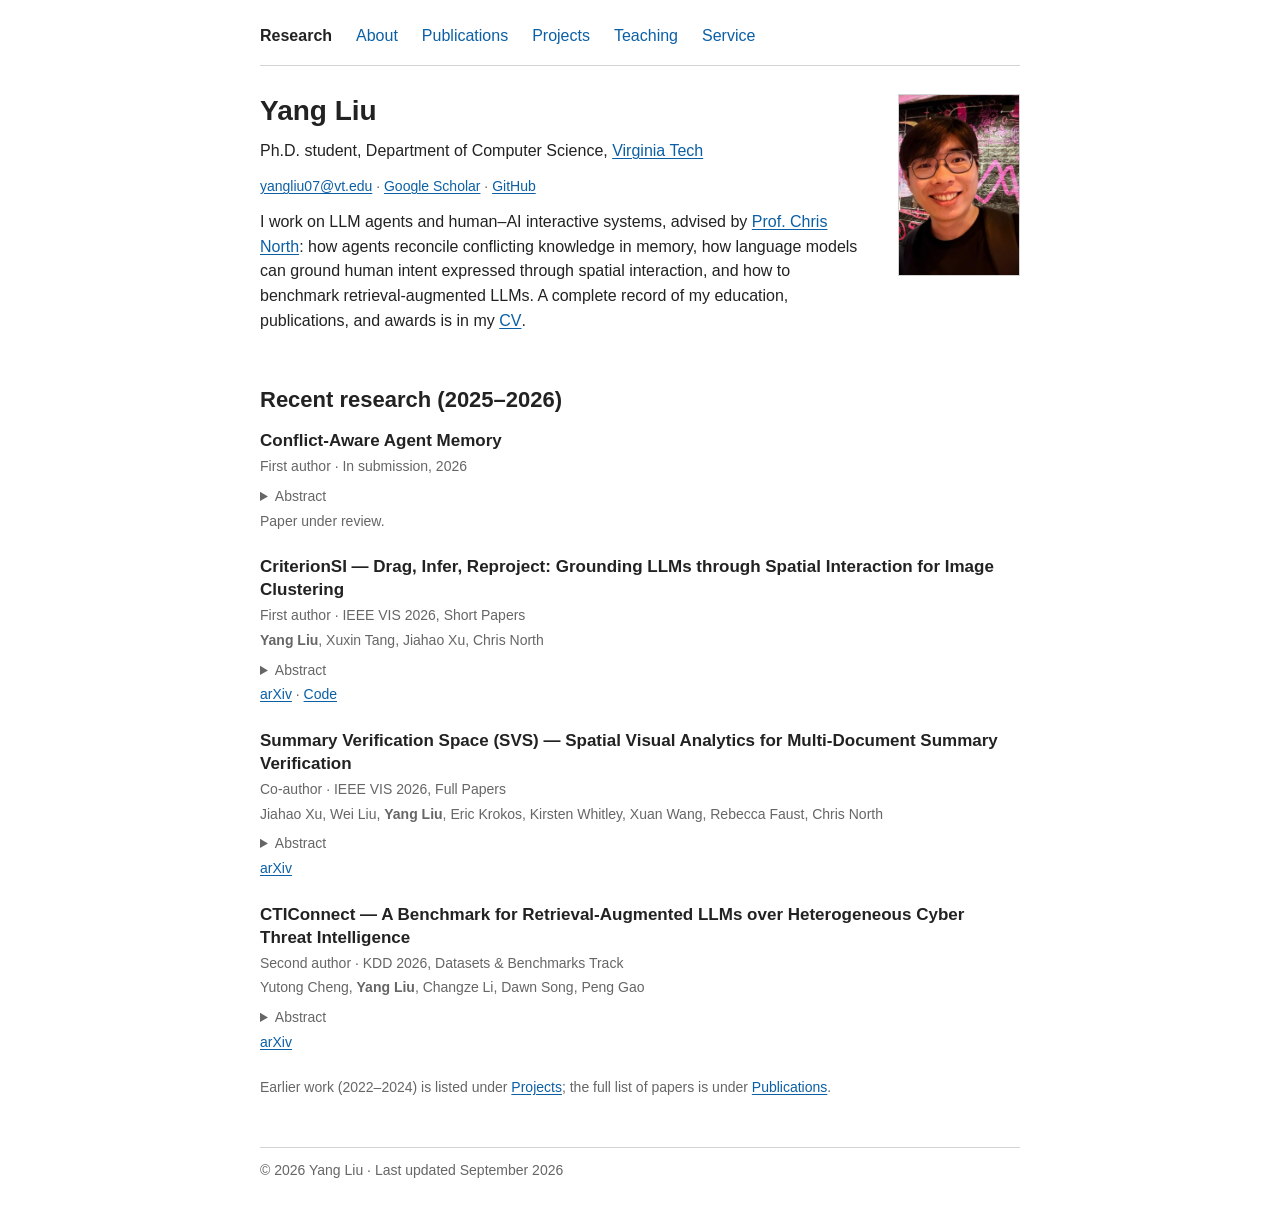
==== commit b6628218: "Photo in its own column; collapse paper and project descriptions - Header is now a two-column flex r" ====
--- a/index.html
+++ b/index.html
@@ -33,11 +33,13 @@
 
   <main id="main" tabindex="-1">
     <section class="head" aria-label="Introduction">
+      <div class="head-text">
+        <h1>Yang Liu</h1>
+        <p>Ph.D. student, Department of Computer Science, <a href="https://www.vt.edu/">Virginia Tech</a></p>
+        <p class="links"><a href="mailto:yangliu07@vt.edu">yangliu07@vt.edu</a> · <a href="https://scholar.google.com/citations?user=cbDQeWQAAAAJ&hl=en">Google Scholar</a> · <a href="https://github.com/4C79">GitHub</a></p>
+        <p>I work on LLM agents and human–AI interactive systems, advised by <a href="https://people.cs.vt.edu/north/">Prof. Chris North</a>: how agents reconcile conflicting knowledge in memory, how language models can ground human intent expressed through spatial interaction, and how to benchmark retrieval-augmented LLMs. A complete record of my education, publications, and awards is in my <a href="assets/cv.pdf">CV<span class="sr-only"> (PDF)</span></a>.</p>
+      </div>
       <img class="photo" src="assets/photo.jpg" alt="Portrait of Yang Liu" width="280" height="420">
-      <h1>Yang Liu</h1>
-      <p>Ph.D. student, Department of Computer Science, <a href="https://www.vt.edu/">Virginia Tech</a></p>
-      <p class="links"><a href="mailto:yangliu07@vt.edu">yangliu07@vt.edu</a> · <a href="https://scholar.google.com/citations?user=cbDQeWQAAAAJ&hl=en">Google Scholar</a> · <a href="https://github.com/4C79">GitHub</a></p>
-      <p>I work on LLM agents and human–AI interactive systems, advised by <a href="https://people.cs.vt.edu/north/">Prof. Chris North</a>: how agents reconcile conflicting knowledge in memory, how language models can ground human intent expressed through spatial interaction, and how to benchmark retrieval-augmented LLMs. A complete record of my education, publications, and awards is in my <a href="assets/cv.pdf">CV<span class="sr-only"> (PDF)</span></a>.</p>
     </section>
 
     <section aria-labelledby="recent">
@@ -47,7 +49,10 @@
       <li class="entry">
         <h3>Conflict-Aware Agent Memory</h3>
         <p class="meta">First author · In submission, 2026</p>
-        <p>A training-free sensemaking layer for LLM agent memory that resolves conflicting facts. It organizes memories into provenance-aware claim graphs and applies a gated resolution ladder (temporal recency, source reliability, LLM-judge audit) so the agent answers from a consistent view of what it knows. Evaluated on fact-consolidation, conflicting-document, and temporal-knowledge benchmarks across multiple open and commercial backbones.</p>
+        <details>
+          <summary>Abstract</summary>
+          <p>A training-free sensemaking layer for LLM agent memory that resolves conflicting facts. It organizes memories into provenance-aware claim graphs and applies a gated resolution ladder (temporal recency, source reliability, LLM-judge audit) so the agent answers from a consistent view of what it knows. Evaluated on fact-consolidation, conflicting-document, and temporal-knowledge benchmarks across multiple open and commercial backbones.</p>
+        </details>
         <p class="meta">Paper under review.</p>
       </li>
 
@@ -55,7 +60,10 @@
         <h3>CriterionSI — Drag, Infer, Reproject: Grounding LLMs through Spatial Interaction for Image Clustering</h3>
         <p class="meta">First author · IEEE VIS 2026, Short Papers</p>
         <p class="authors"><strong>Yang Liu</strong>, Xuxin Tang, Jiahao Xu, Chris North</p>
-        <p>Users' clustering criterion (e.g., action, location, mood) often emerges gradually through interaction rather than being clear at the outset. CriterionSI (Criterion-guided Semantic Interaction) uses an LLM to infer and refine the user's clustering criterion from sequential drag interactions, grounds it in human feedback rather than fixed priors, and combines the inferred criterion with local drags to guide global reprojection of the image layout. Simulation-based evaluation and a usage scenario show it discovers the target criterion from a small number of interactions and progressively produces criterion-aligned clustering layouts.</p>
+        <details>
+          <summary>Abstract</summary>
+          <p>Users' clustering criterion (e.g., action, location, mood) often emerges gradually through interaction rather than being clear at the outset. CriterionSI (Criterion-guided Semantic Interaction) uses an LLM to infer and refine the user's clustering criterion from sequential drag interactions, grounds it in human feedback rather than fixed priors, and combines the inferred criterion with local drags to guide global reprojection of the image layout. Simulation-based evaluation and a usage scenario show it discovers the target criterion from a small number of interactions and progressively produces criterion-aligned clustering layouts.</p>
+        </details>
         <p class="links"><a href="https://arxiv.org/abs/2606.28517">arXiv</a> · <a href="https://github.com/4C79/CriterionSI">Code</a></p>
       </li>
 
@@ -63,7 +71,10 @@
         <h3>Summary Verification Space (SVS) — Spatial Visual Analytics for Multi-Document Summary Verification</h3>
         <p class="meta">Co-author · IEEE VIS 2026, Full Papers</p>
         <p class="authors">Jiahao Xu, Wei Liu, <strong>Yang Liu</strong>, Eric Krokos, Kirsten Whitley, Xuan Wang, Rebecca Faust, Chris North</p>
-        <p>LLMs increasingly summarize collections of documents, but checking whether each summary statement is grounded in the sources is hard when evidence is scattered, incomplete, or conflicting. SVS is a visual analytics system for verifying multi-document summaries through spatial document organization and coordinated provenance visualization, investigating summary-guided and source-guided 2-D canvas layouts for scalable verification.</p>
+        <details>
+          <summary>Abstract</summary>
+          <p>LLMs increasingly summarize collections of documents, but checking whether each summary statement is grounded in the sources is hard when evidence is scattered, incomplete, or conflicting. SVS is a visual analytics system for verifying multi-document summaries through spatial document organization and coordinated provenance visualization, investigating summary-guided and source-guided 2-D canvas layouts for scalable verification.</p>
+        </details>
         <p class="links"><a href="https://arxiv.org/abs/2607.28853">arXiv</a></p>
       </li>
 
@@ -71,7 +82,10 @@
         <h3>CTIConnect — A Benchmark for Retrieval-Augmented LLMs over Heterogeneous Cyber Threat Intelligence</h3>
         <p class="meta">Second author · KDD 2026, Datasets &amp; Benchmarks Track</p>
         <p class="authors">Yutong Cheng, <strong>Yang Liu</strong>, Changze Li, Dawn Song, Peng Gao</p>
-        <p>A benchmark for evaluating retrieval-augmented LLMs across the cyber threat intelligence task landscape: 1,860 expert-verified QA pairs over nine tasks, built on a unified environment that integrates five heterogeneous CTI sources (CVE, CWE, CAPEC, MITRE ATT&amp;CK, and unstructured threat reports). Experiments on ten state-of-the-art LLMs show that the retrieval bottleneck shifts by task and that domain-specific retrieval strategies outperform generic retrieve-then-rerank and IRCoT.</p>
+        <details>
+          <summary>Abstract</summary>
+          <p>A benchmark for evaluating retrieval-augmented LLMs across the cyber threat intelligence task landscape: 1,860 expert-verified QA pairs over nine tasks, built on a unified environment that integrates five heterogeneous CTI sources (CVE, CWE, CAPEC, MITRE ATT&amp;CK, and unstructured threat reports). Experiments on ten state-of-the-art LLMs show that the retrieval bottleneck shifts by task and that domain-specific retrieval strategies outperform generic retrieve-then-rerank and IRCoT.</p>
+        </details>
         <p class="links"><a href="https://arxiv.org/abs/2510.11974">arXiv</a></p>
       </li>
       </ul>
--- a/style.css
+++ b/style.css
@@ -134,18 +134,41 @@
   padding-top: 28px;
 }
 
-/* Identity header on the home page: photo top right, text flows beside it. */
+/* Identity header on the home page: text left, photo in its own column right. */
 
 .head {
-  display: flow-root;
+  display: flex;
+  align-items: flex-start;
+  gap: 28px;
+}
+
+.head-text {
+  flex: 1;
+  min-width: 0;
 }
 
 .photo {
-  float: right;
+  flex: none;
   width: 120px;
   height: 180px;
-  margin: 4px 0 12px 28px;
   border: 1px solid var(--rule);
+}
+
+/* Descriptions are collapsed; the summary is the button that opens them. */
+
+details {
+  margin-top: 8px;
+}
+
+summary {
+  font-size: 14px;
+  color: var(--muted);
+  cursor: pointer;
+  width: fit-content;
+}
+
+summary:hover {
+  color: var(--link);
 }
 
 /* Entries: a plain list; bold title, gray meta lines, description, gray link row. */
@@ -230,12 +253,14 @@
   }
 
   /* Photo above the name, so the role line keeps the full column width. */
+  .head {
+    flex-direction: column-reverse;
+    gap: 12px;
+  }
+
   .photo {
-    float: none;
-    display: block;
     width: 90px;
     height: 135px;
-    margin: 0 0 12px;
   }
 
   dl {
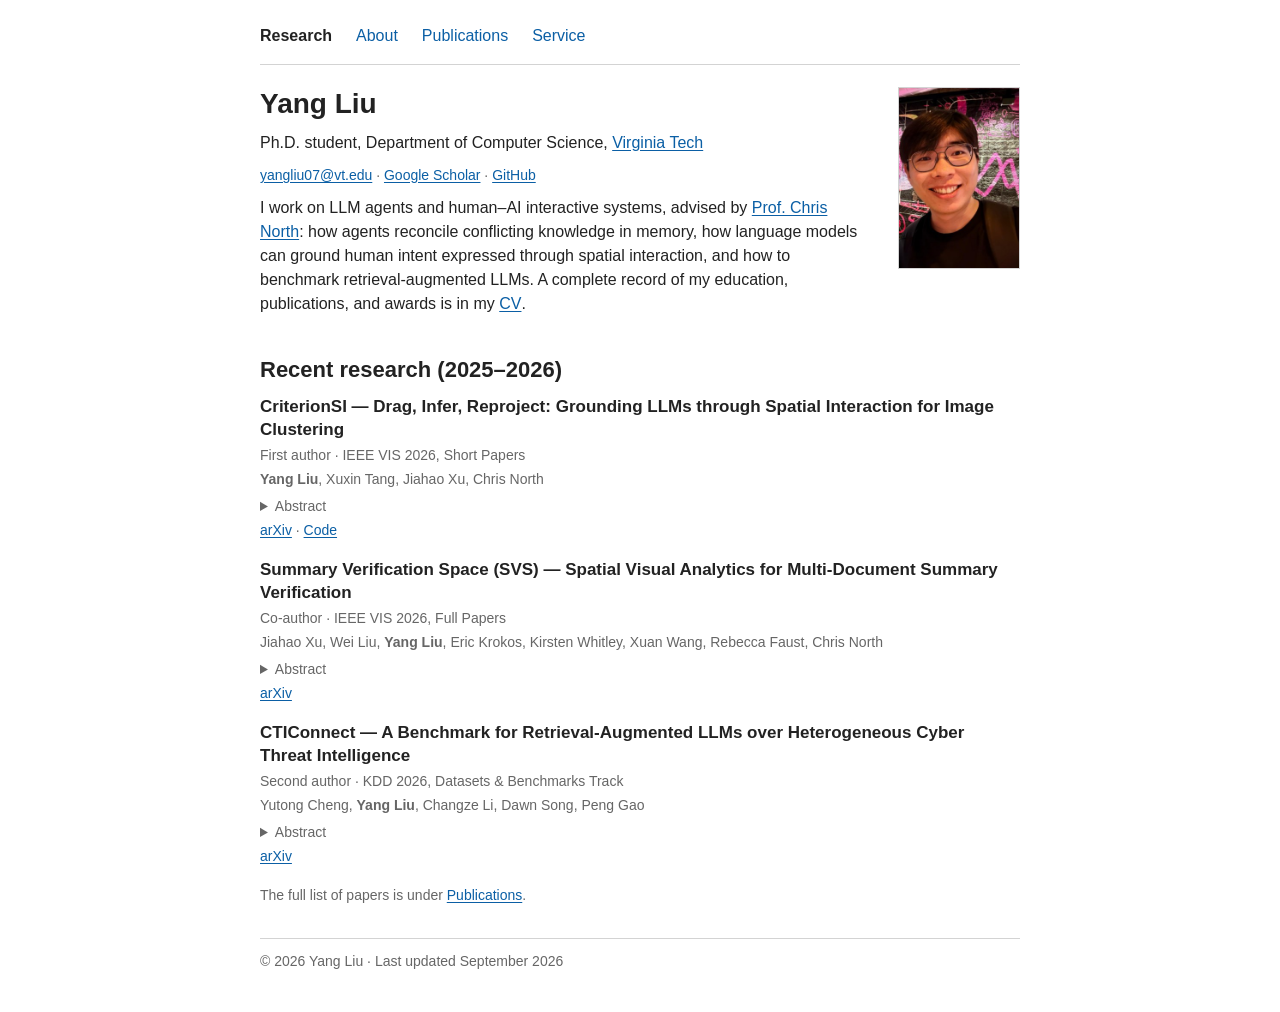
==== commit 2f462326: "Four pages, no unpublished work, one-line skills, tighter spacing - Remove the in-submission paper f" ====
--- a/index.html
+++ b/index.html
@@ -24,8 +24,6 @@
       <li><a href="index.html" aria-current="page">Research</a></li>
       <li><a href="about.html">About</a></li>
       <li><a href="publications.html">Publications</a></li>
-      <li><a href="projects.html">Projects</a></li>
-      <li><a href="teaching.html">Teaching</a></li>
       <li><a href="service.html">Service</a></li>
       </ul>
     </nav>
@@ -46,16 +44,6 @@
       <h2 id="recent">Recent research (2025–2026)</h2>
 
       <ul class="entries" role="list">
-      <li class="entry">
-        <h3>Conflict-Aware Agent Memory</h3>
-        <p class="meta">First author · In submission, 2026</p>
-        <details>
-          <summary>Abstract</summary>
-          <p>A training-free sensemaking layer for LLM agent memory that resolves conflicting facts. It organizes memories into provenance-aware claim graphs and applies a gated resolution ladder (temporal recency, source reliability, LLM-judge audit) so the agent answers from a consistent view of what it knows. Evaluated on fact-consolidation, conflicting-document, and temporal-knowledge benchmarks across multiple open and commercial backbones.</p>
-        </details>
-        <p class="meta">Paper under review.</p>
-      </li>
-
       <li class="entry">
         <h3>CriterionSI — Drag, Infer, Reproject: Grounding LLMs through Spatial Interaction for Image Clustering</h3>
         <p class="meta">First author · IEEE VIS 2026, Short Papers</p>
@@ -90,7 +78,7 @@
       </li>
       </ul>
 
-      <p class="meta">Earlier work (2022–2024) is listed under <a href="projects.html">Projects</a>; the full list of papers is under <a href="publications.html">Publications</a>.</p>
+      <p class="meta">The full list of papers is under <a href="publications.html">Publications</a>.</p>
     </section>
   </main>
 
--- a/style.css
+++ b/style.css
@@ -35,7 +35,7 @@
   color: var(--fg);
   font-family: "Helvetica Neue", Helvetica, Arial, sans-serif;
   font-size: 16px;
-  line-height: 1.55;
+  line-height: 1.5;
 }
 
 img {
@@ -59,7 +59,7 @@
 }
 
 p {
-  margin: 0 0 12px;
+  margin: 0 0 10px;
 }
 
 /* Five sizes: 28 name/page title, 22 section, 17 entry title, 16 body, 14 small. */
@@ -68,18 +68,18 @@
   font-size: 28px;
   font-weight: 700;
   line-height: 1.2;
-  margin: 0 0 12px;
+  margin: 0 0 10px;
 }
 
 h2 {
   font-size: 22px;
   font-weight: 700;
   line-height: 1.3;
-  margin: 40px 0 16px;
-}
-
-/* An entry's title is whatever heading it contains (h2 on Projects/Teaching,
-   h3 under a section elsewhere); it is always set at entry size. */
+  margin: 30px 0 12px;
+}
+
+/* An entry's title is whatever heading it contains (h2 on Service, h3 under a
+   section on the home page); it is always set at entry size. */
 
 h3,
 .entry h2 {
@@ -131,7 +131,7 @@
 }
 
 main {
-  padding-top: 28px;
+  padding-top: 22px;
 }
 
 /* Identity header on the home page: text left, photo in its own column right. */
@@ -157,7 +157,7 @@
 /* Descriptions are collapsed; the summary is the button that opens them. */
 
 details {
-  margin-top: 8px;
+  margin-top: 6px;
 }
 
 summary {
@@ -181,15 +181,15 @@
 
 h1 + .entries,
 h1 + p + .entries {
-  margin-top: 24px;
+  margin-top: 18px;
 }
 
 .entry {
-  margin: 0 0 24px;
+  margin: 0 0 18px;
 }
 
 .entry p {
-  margin: 8px 0 0;
+  margin: 6px 0 0;
 }
 
 .entry .meta,
@@ -217,7 +217,7 @@
 }
 
 footer {
-  margin-top: 48px;
+  margin-top: 32px;
   padding-top: 12px;
   border-top: 1px solid var(--rule);
 }
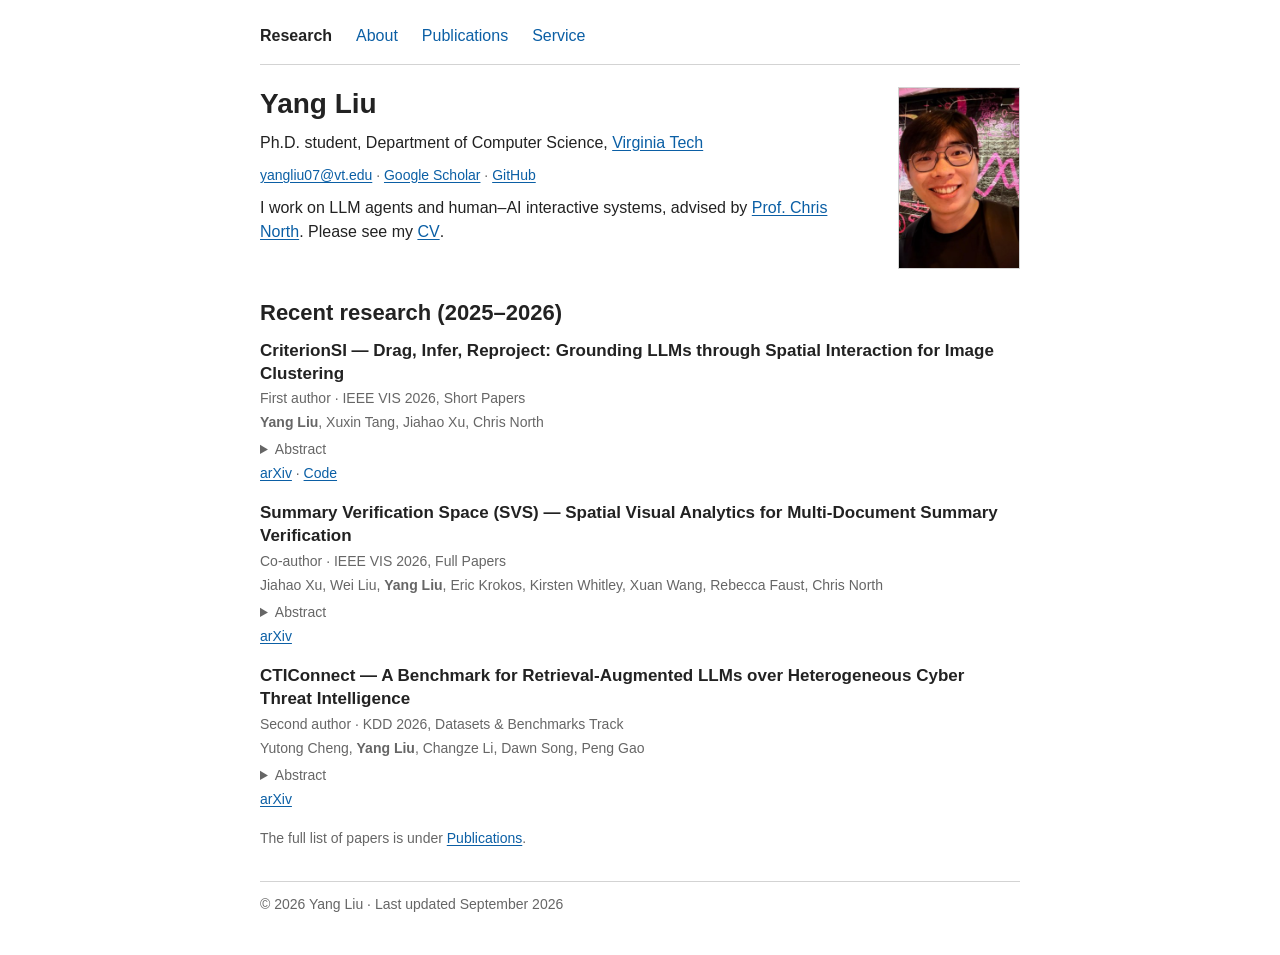
==== commit 1df38d67: "Revise research description and CV link text Updated the description of research work and CV link." ====
--- a/index.html
+++ b/index.html
@@ -35,7 +35,7 @@
         <h1>Yang Liu</h1>
         <p>Ph.D. student, Department of Computer Science, <a href="https://www.vt.edu/">Virginia Tech</a></p>
         <p class="links"><a href="mailto:yangliu07@vt.edu">yangliu07@vt.edu</a> · <a href="https://scholar.google.com/citations?user=cbDQeWQAAAAJ&hl=en">Google Scholar</a> · <a href="https://github.com/4C79">GitHub</a></p>
-        <p>I work on LLM agents and human–AI interactive systems, advised by <a href="https://people.cs.vt.edu/north/">Prof. Chris North</a>: how agents reconcile conflicting knowledge in memory, how language models can ground human intent expressed through spatial interaction, and how to benchmark retrieval-augmented LLMs. A complete record of my education, publications, and awards is in my <a href="assets/cv.pdf">CV<span class="sr-only"> (PDF)</span></a>.</p>
+        <p>I work on LLM agents and human–AI interactive systems, advised by <a href="https://people.cs.vt.edu/north/">Prof. Chris North</a>. Please see my <a href="assets/cv.pdf">CV<span class="sr-only"> (PDF) for detail</span></a>.</p>
       </div>
       <img class="photo" src="assets/photo.jpg" alt="Portrait of Yang Liu" width="280" height="420">
     </section>
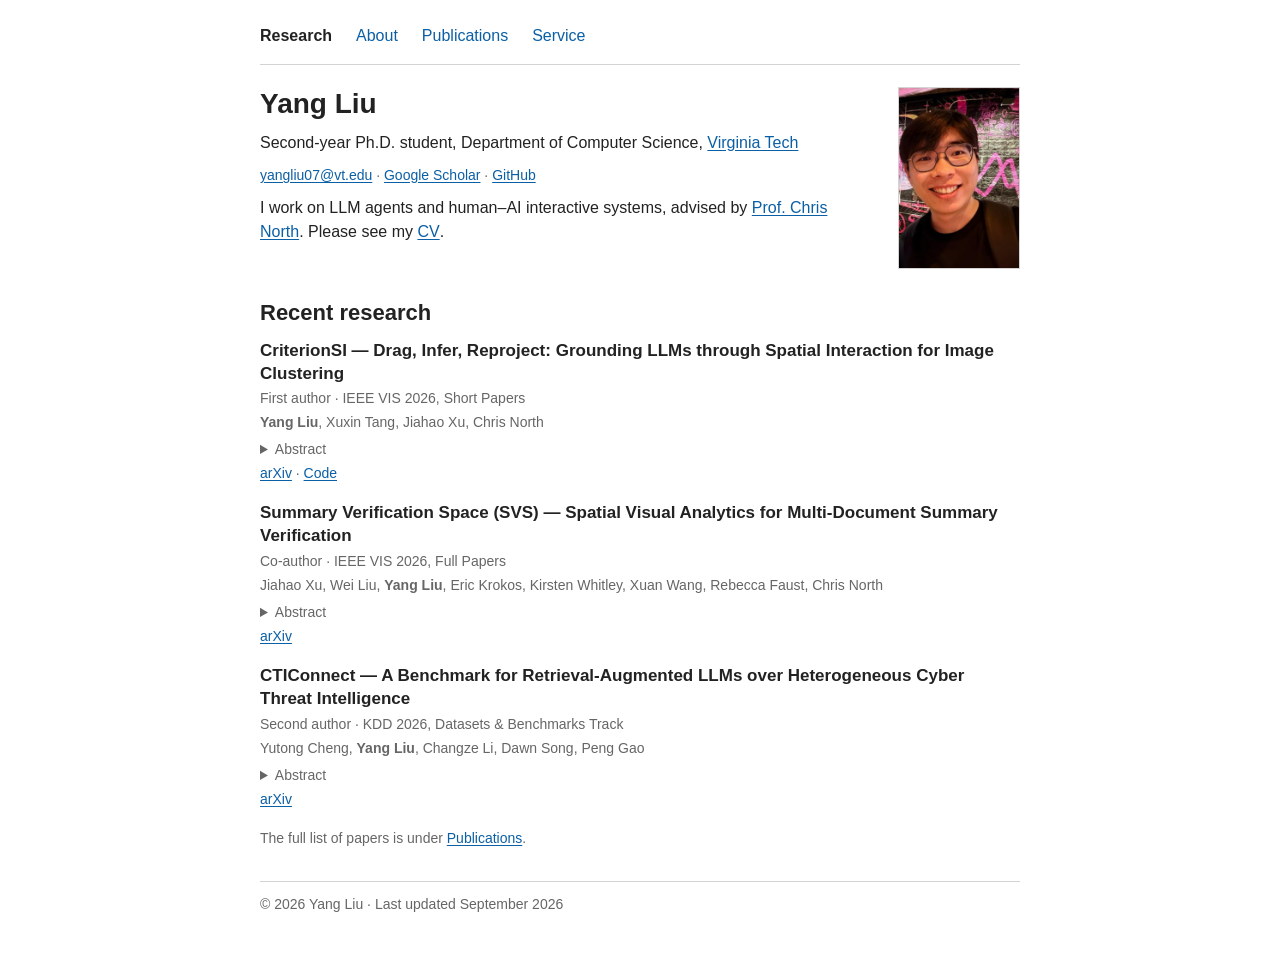
==== commit 3c32ca50: "Identify as a second-year Ph.D. student and drop years from Recent research Co-authored-by: Cursor <" ====
--- a/index.html
+++ b/index.html
@@ -4,12 +4,12 @@
   <meta charset="utf-8">
   <meta name="viewport" content="width=device-width, initial-scale=1">
   <title>Yang Liu</title>
-  <meta name="description" content="Yang Liu is a Ph.D. student in Computer Science at Virginia Tech working on LLM agents and human–AI interactive systems. Recent research, 2025–2026.">
+  <meta name="description" content="Yang Liu is a second-year Ph.D. student in Computer Science at Virginia Tech working on LLM agents and human–AI interactive systems.">
   <meta name="theme-color" content="#ffffff" media="(prefers-color-scheme: light)">
   <meta name="theme-color" content="#141414" media="(prefers-color-scheme: dark)">
   <meta property="og:type" content="website">
   <meta property="og:title" content="Yang Liu">
-  <meta property="og:description" content="Yang Liu is a Ph.D. student in Computer Science at Virginia Tech working on LLM agents and human–AI interactive systems. Recent research, 2025–2026.">
+  <meta property="og:description" content="Yang Liu is a second-year Ph.D. student in Computer Science at Virginia Tech working on LLM agents and human–AI interactive systems.">
   <meta property="og:image" content="https://4c79.github.io/4C79/assets/photo.jpg">
   <meta property="og:url" content="https://4c79.github.io/4C79/">
   <meta name="twitter:card" content="summary">
@@ -33,7 +33,7 @@
     <section class="head" aria-label="Introduction">
       <div class="head-text">
         <h1>Yang Liu</h1>
-        <p>Ph.D. student, Department of Computer Science, <a href="https://www.vt.edu/">Virginia Tech</a></p>
+        <p>Second-year Ph.D. student, Department of Computer Science, <a href="https://www.vt.edu/">Virginia Tech</a></p>
         <p class="links"><a href="mailto:yangliu07@vt.edu">yangliu07@vt.edu</a> · <a href="https://scholar.google.com/citations?user=cbDQeWQAAAAJ&hl=en">Google Scholar</a> · <a href="https://github.com/4C79">GitHub</a></p>
         <p>I work on LLM agents and human–AI interactive systems, advised by <a href="https://people.cs.vt.edu/north/">Prof. Chris North</a>. Please see my <a href="assets/cv.pdf">CV<span class="sr-only"> (PDF) for detail</span></a>.</p>
       </div>
@@ -41,7 +41,7 @@
     </section>
 
     <section aria-labelledby="recent">
-      <h2 id="recent">Recent research (2025–2026)</h2>
+      <h2 id="recent">Recent research</h2>
 
       <ul class="entries" role="list">
       <li class="entry">
